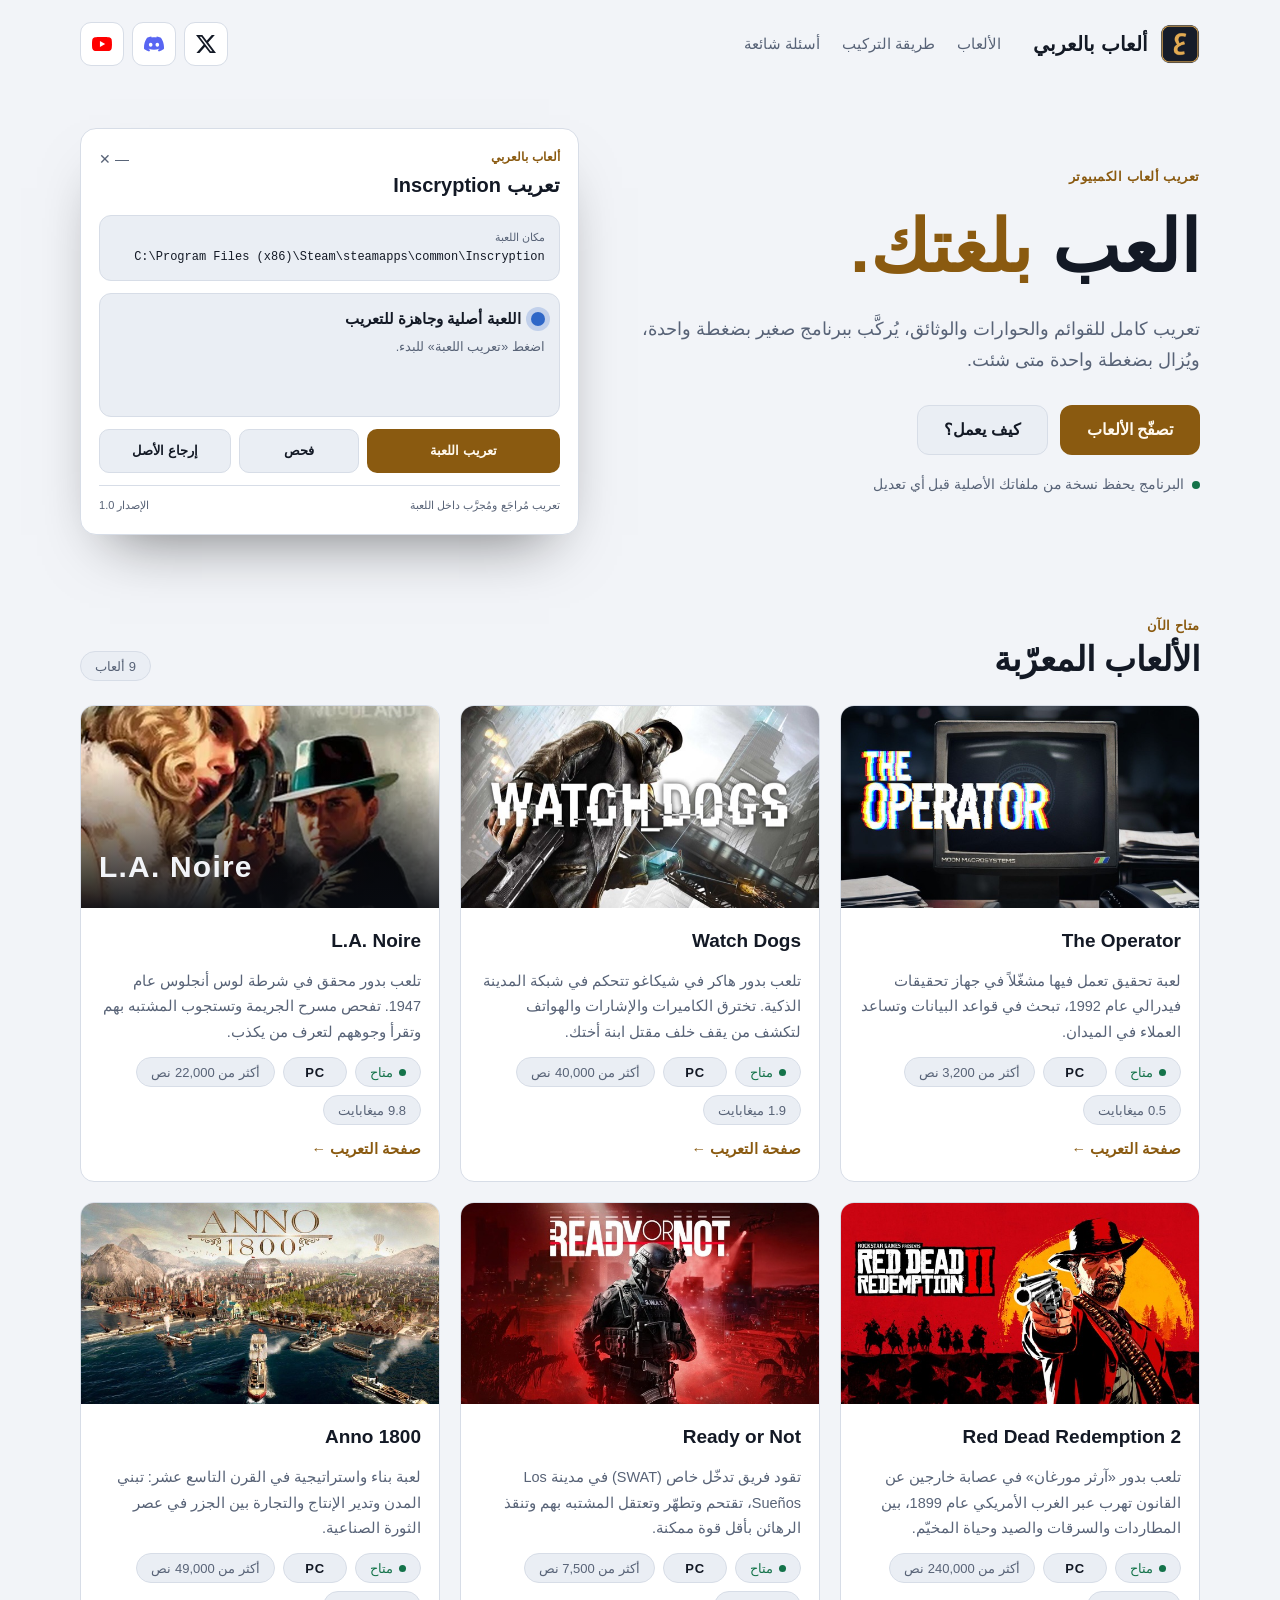
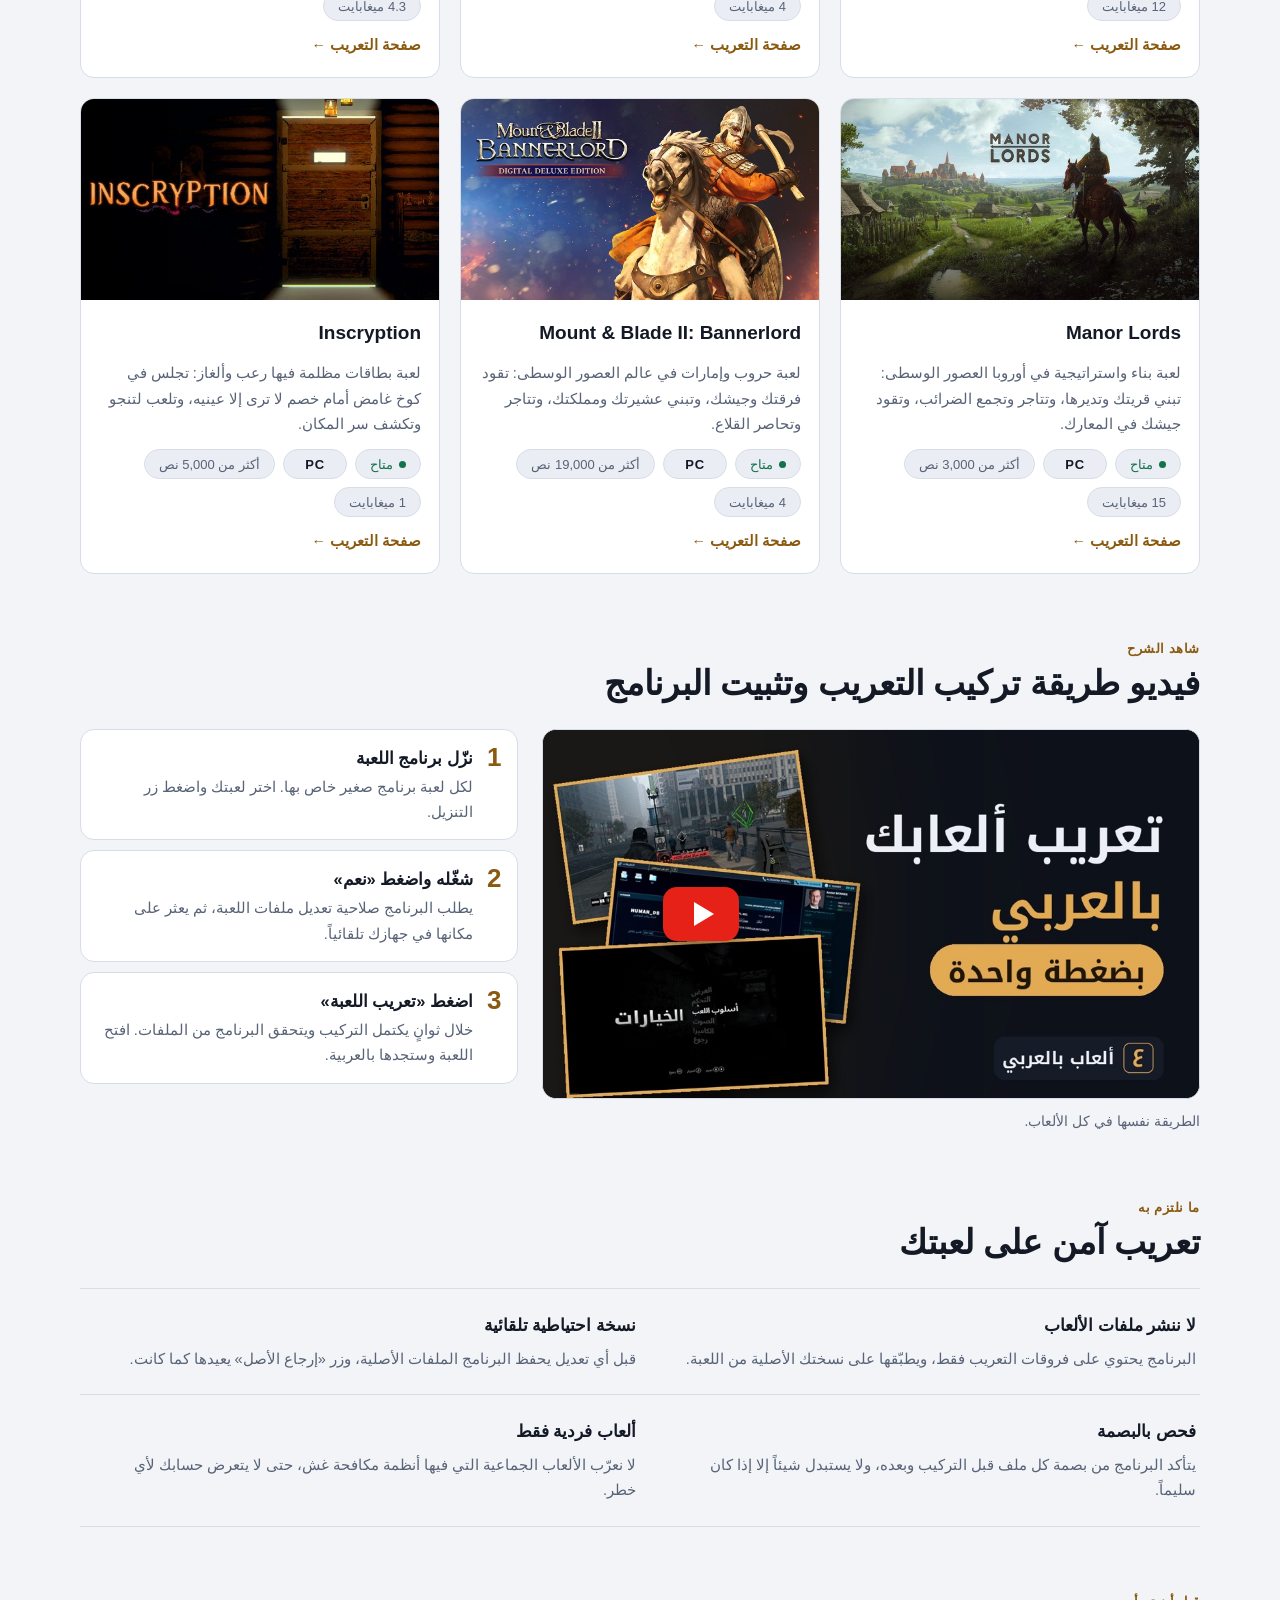
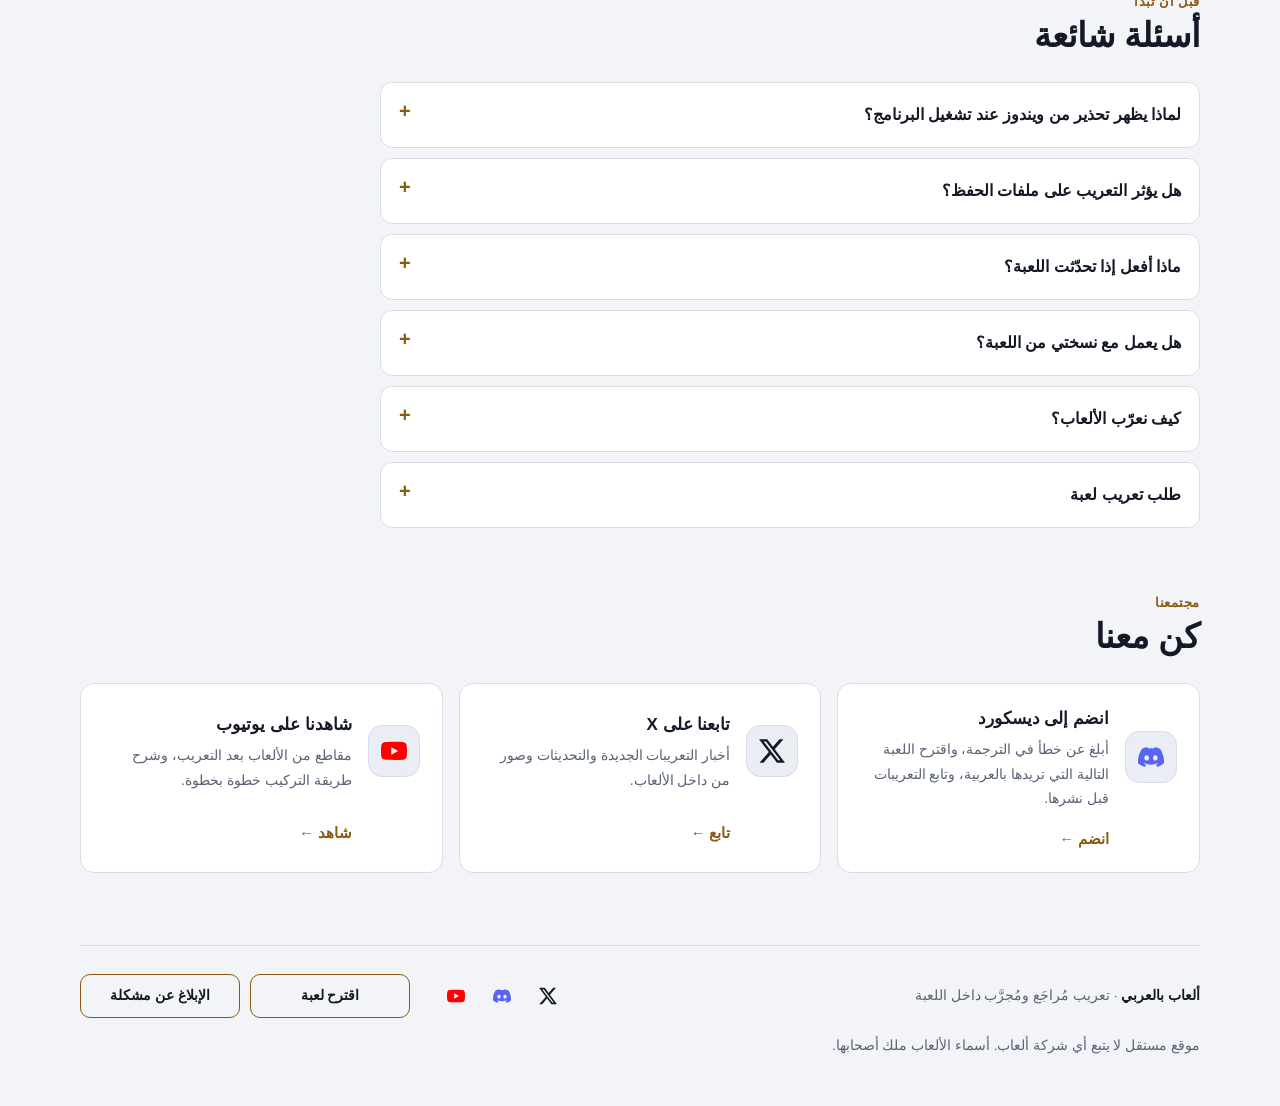
==== index.html @ 6cdc947c "الرئيسية: إضافة بطاقة Organization (الاسم والشعار والحسابات الرسمية) بجانب WebSite Co-Authored-By: C" ====
<!doctype html>
<html lang="ar" dir="rtl">
<head>
<meta charset="utf-8">
<meta http-equiv="Content-Security-Policy" content="default-src 'none'; script-src 'sha256-C7Hh7U+K+8Z5M+peHZ8Pt0O8H60dGBRS/FzX7lj1OOc=' 'sha256-Id8Sa9lHvQpv70yLuLrgS8saQPOXiOdCwPLp7Yqlmew=' 'sha256-zt1bkCsZpDhOuX6rjFbiNNUeiNlAIwT4OBKmRXil8lE=' 'sha256-D0SnryFHbFcE3lDCmxs45RldMhnp5iyebAxpOahPNMg=' https://gc.zgo.at/count.v5.js; style-src 'sha256-IVJxgyO8dh/FTASY+0NaEqsqGFn8ksbcK/Om2ucmfPE=' https://fonts.googleapis.com; font-src https://fonts.gstatic.com; img-src 'self' https://arabic-pc.goatcounter.com; connect-src https://arabic-pc.goatcounter.com; frame-src 'self' https://www.youtube-nocookie.com; base-uri 'none'; form-action 'none'">
<meta name="viewport" content="width=device-width, initial-scale=1, viewport-fit=cover">
<meta name="description" content="تعريب ألعاب الكمبيوتر بالعربية الفصحى، يُركَّب ببرنامج صغير بضغطة واحدة ويُزال بضغطة واحدة.">
<link rel="icon" type="image/png" href="img/icon.png">
<meta property="og:title" content="ألعاب بالعربي | تعريب ألعاب الكمبيوتر بالعربية">
<meta property="og:description" content="تعريب ألعاب الكمبيوتر بالعربية الفصحى، يُركَّب ببرنامج صغير بضغطة واحدة ويُزال بضغطة واحدة.">
<link rel="canonical" href="https://arabic-pc.github.io/">
<meta property="og:type" content="website">
<meta property="og:url" content="https://arabic-pc.github.io/">
<meta property="og:image" content="https://arabic-pc.github.io/img/icon.png">
<meta name="twitter:card" content="summary">
<meta name="theme-color" content="#0D1119">
<meta name="google-site-verification" content="0khRUPTyk-3FLgudLrnjnzi9njk2wVIBT3IxozMUFL8">
<meta property="og:site_name" content="ألعاب بالعربي">
<script type="application/ld+json">{"@context":"https://schema.org","@type":"WebSite","name":"ألعاب بالعربي","alternateName":"Arabic PC","url":"https://arabic-pc.github.io/"}</script>
<script type="application/ld+json">{"@context":"https://schema.org","@type":"Organization","name":"ألعاب بالعربي","alternateName":"Arabic PC","url":"https://arabic-pc.github.io/","logo":"https://arabic-pc.github.io/img/icon.png","sameAs":["https://www.youtube.com/channel/UCnYWo-6GKKKt775nzAENU2Q","https://x.com/Arabic_PC","https://discord.gg/qZZn2CJPyR"]}</script>
<title>ألعاب بالعربي | تعريب ألعاب الكمبيوتر بالعربية</title>
<link rel="preconnect" href="https://fonts.googleapis.com"><link rel="preconnect" href="https://fonts.gstatic.com" crossorigin><link rel="stylesheet" href="https://fonts.googleapis.com/css2?family=IBM+Plex+Mono:wght@400;500&family=IBM+Plex+Sans+Arabic:wght@400;500;600;700&family=Noto+Kufi+Arabic:wght@500;600;700&display=swap">
<style>
/* تخطيط: عمود واحد من اليمين لليسار بعرض 1120px، رأس صغير، بطل مقسوم (نص + نافذة البرنامج)، ثم شبكة ألعاب */
:root {
  --bg: #0D1119;
  --surface: #151B27;
  --surface-2: #1C2433;
  --line: #273145;
  --fg: #ECEFF5;
  --muted: #8F99AE;
  --gold: #E2AA52;
  --gold-ink: #1E1606;
  --ok: #46C48C;
  --danger: #E07A62;
  --pause: #F2994A;
  --info: #6C9EF0;
  --scan: rgba(226, 170, 82, .06);

  --f-display: "Noto Kufi Arabic", "IBM Plex Sans Arabic", "Segoe UI", Tahoma, sans-serif;
  --f-body: "IBM Plex Sans Arabic", "Segoe UI", Tahoma, sans-serif;
  --f-mono: "IBM Plex Mono", ui-monospace, Consolas, monospace;

  --r: 14px;
  --wrap: 1120px;
  --t-fast: .15s;
  --ease: cubic-bezier(.16, 1, .3, 1);
  color-scheme: dark;
}
@media (prefers-color-scheme: light) {
  :root:not([data-theme="dark"]) {
    --bg: #F2F4F8; --surface: #FFFFFF; --surface-2: #EAEEF4; --line: #D7DDE7;
    --fg: #131925; --muted: #586377; --gold: #8A5A10; --gold-ink: #FFF9EE;
    --ok: #14734A; --danger: #B23A22; --pause: #9A4E0C; --info: #2F67C7; --scan: rgba(169, 113, 26, .07);
    color-scheme: light;
  }
}
:root[data-theme="light"] {
  --bg: #F2F4F8; --surface: #FFFFFF; --surface-2: #EAEEF4; --line: #D7DDE7;
  --fg: #131925; --muted: #586377; --gold: #8A5A10; --gold-ink: #FFF9EE;
  --ok: #14734A; --danger: #B23A22; --pause: #9A4E0C; --info: #2F67C7; --scan: rgba(169, 113, 26, .07);
  color-scheme: light;
}

* { box-sizing: border-box; }
body { margin: 0; background: var(--bg); color: var(--fg); font-family: var(--f-body); font-size: 16px; line-height: 1.75; }
.page { padding-inline: 20px; padding-block: 0 48px; }
.wrap { max-width: var(--wrap); margin-inline: auto; }
a { color: inherit; }
:focus-visible { outline: 2px solid var(--gold); outline-offset: 3px; border-radius: 6px; }
.ltr { direction: ltr; unicode-bidi: isolate; }
.mono { font-family: var(--f-mono); font-size: .86em; }
h1, h2, h3 { text-wrap: balance; margin: 0; }
p { margin: 0; }

/* الرأس */
.top { display: flex; align-items: center; justify-content: space-between; gap: 16px; padding-block: 22px; }
.brand { display: flex; align-items: center; gap: 12px; text-decoration: none; }
.mark { display: block; flex: none; width: 40px; height: 40px; }   /* شعار الموقع الأصلي img/icon.png */
.brand b { font-family: var(--f-display); font-size: 20px; font-weight: 600; }
.nav { display: flex; gap: 22px; font-size: 15px; color: var(--muted); }
.nav a { display: inline-flex; align-items: center; min-height: 44px; text-decoration: none; transition: color var(--t-fast); }
.nav a:hover { color: var(--fg); }

/* حسابات التواصل */
.soc { display: flex; gap: 8px; }
.soc-btn { width: 44px; height: 44px; border-radius: 11px; border: 1px solid var(--line); background: var(--surface); display: grid; place-items: center; color: var(--fg); text-decoration: none; transition: border-color .15s, color .15s; }
.soc-btn:hover { border-color: var(--gold); }
.ic { display: block; width: 20px; height: 20px; }
.ic-x { color: var(--fg); }
.top { flex-wrap: nowrap; }
.top .brand { margin-inline-end: 16px; }
.top .soc { margin-inline-start: auto; }
.community { display: grid; grid-template-columns: repeat(3, minmax(0, 1fr)); gap: 16px; }
.community .comm { grid-template-columns: auto 1fr; }
.community .comm-go { grid-column: 2; }
.comm { display: grid; grid-template-columns: auto 1fr auto; gap: 16px; align-items: center; padding: 20px 22px; background: var(--surface); border: 1px solid var(--line); border-radius: var(--r); text-decoration: none; transition: border-color .2s, transform .2s; }
@media (hover: hover) {
  .comm:hover { border-color: var(--gold); transform: translateY(-2px); }
}
.comm-ic { width: 52px; height: 52px; border-radius: 14px; background: var(--surface-2); border: 1px solid var(--line); display: grid; place-items: center; color: var(--gold); }
.comm-ic .ic { width: 26px; height: 26px; }
.comm-t { display: grid; gap: 4px; min-width: 0; }
.comm-t b { font-size: 17px; }
.comm-t span { color: var(--muted); font-size: 14px; }
.comm-go { color: var(--gold); font-weight: 600; font-size: 14.5px; white-space: nowrap; }
.foot-soc { display: inline-flex; align-items: center; flex-wrap: wrap; gap: 2px; }
.foot-soc a { display: inline-flex; align-items: center; justify-content: center; min-width: 44px; min-height: 44px; border: 1px solid transparent; border-radius: 11px; color: var(--fg); text-decoration: none; transition: color var(--t-fast), border-color .15s; }
.foot-soc .ic { width: 18px; height: 18px; }
.foot-btns { display: flex; flex: 1 1 330px; gap: 10px; }   /* زرّين متساويين: اقترح لعبة والإبلاغ عن مشكلة */
.foot-soc .foot-rep { flex: 1 1 0; min-width: 160px; padding-inline: 14px; border: 1px solid var(--gold); border-radius: 10px; font-weight: 600; text-align: center; transition: background .15s; }
.foot-soc > a:nth-child(3) { margin-inline-end: 22px; }   /* مسافة بين الأيقونات والزرّين: الأيقونات أبعد شوي لليمين */
@media (max-width: 520px) {
  .foot-soc > a:first-child { margin-inline-start: -13px; }   /* الأيقونة الأولى تحاذي حافة النص من اليمين */
  .foot-soc { display: flex; width: 100%; }
  .foot-soc .foot-rep { min-width: 0; padding-inline: 8px; }
}
.foot-soc .foot-rep:hover { background: var(--surface-2); }
.foot-soc a:hover { color: var(--gold); }
.foot-soc a:not(.foot-rep):hover { border-color: var(--gold); color: var(--fg); }
.dl-note a { color: var(--gold); }

/* الأزرار */
.btn { display: inline-flex; align-items: center; justify-content: center; gap: 10px; min-height: 50px; padding-inline: 26px;
  border-radius: 12px; font: 600 16px/1 var(--f-body); text-decoration: none; border: 1px solid var(--line);
  background: var(--surface-2); color: var(--fg); cursor: pointer; transition: background var(--t-fast), filter var(--t-fast), transform var(--t-fast); }
.btn:hover { background: var(--line); }
.btn.gold { background: var(--gold); color: var(--gold-ink); border-color: transparent; }
.btn.gold:hover { filter: brightness(1.08); }
.btn:active { transform: translateY(1px); }

/* شارات */
.chips { display: flex; flex-wrap: wrap; gap: 8px; }
.chip { display: inline-flex; align-items: center; justify-content: center; gap: 6px; min-width: 64px; height: 30px; font-size: 13px; line-height: 1; padding: 0 14px; border-radius: 999px; border: 1px solid var(--line); background: var(--surface-2); color: var(--muted); white-space: nowrap; }
.chip.pc { color: var(--fg); font-weight: 700; letter-spacing: .06em; direction: ltr; }
.chip.on { color: var(--ok); }
.chip.upcoming { color: var(--gold); }
.chip.upcoming::before { content: ""; width: 7px; height: 7px; border-radius: 50%; background: var(--gold); }
.game.upcoming:hover { border-color: var(--line); transform: none; }
.game-when { color: var(--gold); font-weight: 600; font-size: 14.5px; }
.chip.on::before { content: ""; width: 7px; height: 7px; border-radius: 50%; background: var(--ok); }

/* الأقسام */
section { padding-block: 56px 8px; }
.eyebrow { font-size: 13px; letter-spacing: .04em; color: var(--gold); font-weight: 600; }
.sec-head { display: flex; align-items: end; justify-content: space-between; gap: 16px; flex-wrap: wrap; margin-block-end: 24px; }
.sec-head h2 { font-family: var(--f-display); font-size: clamp(26px, 4vw, 34px); font-weight: 600; line-height: 1.3; }
.lead { color: var(--muted); max-width: 62ch; }

/* نافذة البرنامج المصغّرة */
.app { background: var(--surface); border: 1px solid var(--line); border-radius: 16px; padding: 18px; display: grid; gap: 12px;
  box-shadow: 0 30px 60px -30px rgba(0,0,0,.55); max-width: 100%; }
.app-top { display: flex; justify-content: space-between; align-items: start; }
.app-brand { font-size: 12px; color: var(--gold); font-weight: 600; }
.app-title { font-size: 20px; font-weight: 700; }
.app-dots { display: flex; flex: none; gap: 10px; color: var(--muted); font-size: 14px; white-space: nowrap; }
.app-card { background: var(--surface-2); border: 1px solid var(--line); border-radius: 12px; padding: 12px 14px; min-width: 0; }
.app-label { font-size: 11px; color: var(--muted); }
.app-path { font-family: var(--f-mono); font-size: 12px; direction: ltr; text-align: right; overflow: hidden; text-overflow: ellipsis; white-space: nowrap; }
.app-status { display: flex; align-items: center; gap: 10px; font-weight: 700; font-size: 15px; }
.dot { width: 14px; height: 14px; border-radius: 50%; background: var(--info); box-shadow: 0 0 0 5px color-mix(in srgb, var(--info) 22%, transparent); flex: none; transition: background .18s, box-shadow .18s; }
/* الجملتان في نفس المكان عشان طول النافذة ما يتغير */
.app-msg { display: grid; font-size: 12.5px; color: var(--muted); margin-block-start: 4px; }
.app .app-msg span, .app.running .app-msg span { display: block; grid-area: 1 / 1; transition: opacity .2s; }
.app .app-msg .s0, .app .app-msg .s1, .app.running .app-msg .s2, .app.ready .app-msg .s2 { opacity: 0; }
.app.running .app-msg .s1, .app.ready .app-msg .s0 { opacity: 1; }
.bar { height: 7px; border-radius: 99px; background: var(--line); overflow: hidden; margin-block-start: 12px; display: flex; justify-content: flex-start; }
.bar i { display: block; height: 100%; width: 100%; background: var(--gold); border-radius: 99px; }
.bar-meta { display: flex; justify-content: space-between; font-size: 11.5px; color: var(--muted); margin-block-start: 6px; }
.bar-meta b { color: var(--fg); font-family: var(--f-mono); font-weight: 500; }
.app-btns { display: grid; grid-template-columns: 1.6fr 1fr 1.1fr; gap: 8px; }
.app-btns > span { border-radius: 10px; text-align: center; padding-block: 10px; font-size: 13px; font-weight: 600; background: var(--surface-2); border: 1px solid var(--line); }
.app-btns > .off { color: var(--muted); transition: background .2s, color .2s, border-color .2s, transform .12s, filter .12s; }
.app.ready .app-btns > .go { background: var(--gold); color: var(--gold-ink); border-color: transparent; }
.app.press .app-btns > .go { transform: scale(.95); filter: brightness(.9); }
.app-foot { display: flex; justify-content: space-between; font-size: 11px; color: var(--muted); border-top: 1px solid var(--line); padding-top: 10px; }

/* حالة نافذة البرنامج: تبدأ "جارٍ التركيب" ثم تتحول للنجاح (يتحكم بها سكربت صغير؛ بدون سكربت تظهر حالة النجاح) */
.app .s0, .app .s1 { display: none; }
.app.ready .s0 { display: block; }
.app.ready .s2 { display: none; }
.app.ready .bar, .app.ready .bar-meta { visibility: hidden; }
#mockName, #mockPath, #mockVer { transition: opacity .2s ease; }
.app.swap #mockName, .app.swap #mockPath, .app.swap #mockVer { opacity: 0; }
.app.running .s1 { display: block; }
.app.running .s2 { display: none; }
.app:not(.running):not(.ready) .dot { background: var(--ok); box-shadow: 0 0 0 5px color-mix(in srgb, var(--ok) 22%, transparent); }

/* البطل */
.hero { display: grid; grid-template-columns: 1.15fr 1fr; gap: 48px; align-items: center; padding-block: 40px 24px; }
.hero > * { min-width: 0; }
.hero h1 { font-family: var(--f-display); font-weight: 700; font-size: clamp(42px, 7vw, 72px); line-height: 1.35; margin-block: 10px 18px; }
.hero h1 em { font-style: normal; color: var(--gold); }
.hero .lead { font-size: 18px; }
.hero-cta { display: flex; flex-wrap: wrap; gap: 12px; margin-block: 28px 18px; }
.hero-note { font-size: 13.5px; color: var(--muted); display: flex; gap: 8px; align-items: center; }
.hero-note::before { content: ""; width: 8px; height: 8px; border-radius: 50%; background: var(--ok); flex: none; }

/* بطاقات الألعاب */
.games { display: grid; grid-template-columns: repeat(auto-fill, minmax(min(300px, 100%), 1fr)); gap: 20px; }
.game { display: grid; grid-template-rows: auto 1fr; text-decoration: none; background: var(--surface); border: 1px solid var(--line); border-radius: var(--r); overflow: hidden; transition: border-color .2s, transform .2s; }
@media (hover: hover) {
  .game:hover { border-color: var(--gold); transform: translateY(-2px); }
}
.art { position: relative; aspect-ratio: 16 / 9; max-width: 100%; padding: 16px 18px; display: flex; flex-direction: column; justify-content: space-between; overflow: hidden;
  background: repeating-linear-gradient(0deg, var(--scan) 0 1px, transparent 1px 4px), linear-gradient(160deg, var(--surface-2), var(--bg)); }
.art .term { font-family: var(--f-mono); font-size: 12px; color: var(--gold); direction: ltr; text-align: left; line-height: 1.6; opacity: .9; }
.art .term span { color: var(--muted); }
.art .name { font-family: var(--f-body); font-weight: 700; font-size: 30px; letter-spacing: .04em; direction: ltr; text-align: left; }
.game-body { padding: 16px 18px 18px; display: grid; grid-template-rows: auto 1fr auto auto; gap: 12px; }
.game-body p { color: var(--muted); font-size: 14.5px; }
.game-go { color: var(--gold); font-weight: 600; font-size: 14.5px; }
.art.shot { background: var(--bg); padding: 0; justify-content: flex-end; }
.art.shot img { position: absolute; inset: 0; width: 100%; height: 100%; object-fit: cover; }
.art.shot::after { content: ""; position: absolute; inset: 0; background: linear-gradient(0deg, rgba(8,11,17,.92) 0%, rgba(8,11,17,.35) 45%, rgba(8,11,17,0) 70%); }
.art.shot.cover { aspect-ratio: 16 / 9; }
.art.shot.cover::after { display: none; }
.game-name { font-size: 19px; font-weight: 700; direction: ltr; text-align: right; }
.art.shot .name { position: relative; z-index: 1; padding: 14px 18px; color: #F2F4F8; }
.plat { display: flex; flex-wrap: wrap; gap: 8px; align-items: center; font-size: 13px; color: var(--muted); border-top: 1px solid var(--line); padding-top: 12px; }
.plat b { font-weight: 600; color: var(--fg); font-size: 13px; padding: 2px 10px; border-radius: 6px; background: var(--surface-2); border: 1px solid var(--line); }
.g-shot { margin: 22px 0 0; border-radius: 14px; overflow: hidden; border: 1px solid var(--line); background: var(--surface); }
.g-shot img { display: block; width: 100%; height: auto; aspect-ratio: 16 / 9; object-fit: cover; }
.g-shot figcaption { font-size: 13px; color: var(--muted); padding: 10px 14px; }
/* معرض اللقطات */
.gallery { display: grid; grid-template-columns: repeat(2, minmax(0, 1fr)); gap: 12px; margin-block-start: 14px; }
.gallery figure:first-child, .gallery figure:last-child:nth-child(even) { grid-column: 1 / -1; }
.gallery figure { margin: 0; border-radius: 12px; overflow: hidden; border: 1px solid var(--line); background: var(--surface); }
.gallery img { display: block; width: 100%; aspect-ratio: 16 / 9; object-fit: cover; transition: transform .3s; }
.gallery .zoom { display: block; width: 100%; padding: 0; border: 0; background: none; cursor: zoom-in; overflow: hidden; }
@media (hover: hover) {
  .gallery .zoom:hover img { transform: scale(1.04); }
}
.gallery .zoom:focus-visible { outline-offset: -3px; }
.lb { position: fixed; inset: 0; z-index: 50; background: rgba(5,7,12,.92); display: flex; flex-direction: column; align-items: center; justify-content: center; gap: 12px; padding: 24px 16px; cursor: zoom-out; }
.lb[hidden] { display: none; }
.lb img { max-width: 100%; max-height: calc(100% - 60px); border-radius: 10px; box-shadow: 0 20px 60px rgba(0,0,0,.5); }
.lb p { color: #C9D0DD; font-size: 14px; }
.lb-x { position: absolute; top: calc(env(safe-area-inset-top, 0px) + 14px); left: 16px; width: 44px; height: 44px; border-radius: 50%; border: 1px solid rgba(255,255,255,.25); background: rgba(255,255,255,.08); color: #fff; font-size: 18px; cursor: pointer; }
.gallery figcaption { font-size: 12.5px; color: var(--muted); padding: 8px 10px; }
@media (max-width: 640px) { .gallery { grid-template-columns: 1fr; } }
/* لعبة واحدة متاحة: البطاقة تمتد أفقياً بدل أن تبقى وحيدة في الصف */
.games:has(> .game:only-child) { grid-template-columns: 1fr; }
.game:only-child { grid-template-columns: minmax(0, 1.1fr) minmax(0, 1fr); }
.game:only-child .art { aspect-ratio: auto; min-height: 230px; }
.game:only-child .game-body { align-content: center; padding: 24px 28px; }
.game:only-child .game-body p { font-size: 15.5px; }

.soon { display: flex; flex-wrap: wrap; gap: 10px; align-items: center; margin-block-start: 22px; color: var(--muted); font-size: 14px; }
.soon b { font-weight: 600; color: var(--fg); }

/* الخطوات */
.steps { display: grid; grid-template-columns: repeat(3, 1fr); gap: 20px; counter-reset: s; list-style: none; padding: 0; margin: 0; }
.steps li { background: var(--surface); border: 1px solid var(--line); border-radius: var(--r); padding: 22px; display: grid; gap: 8px; align-content: start; min-width: 0; }
.steps li::before { counter-increment: s; content: counter(s); font-family: var(--f-display); font-size: 34px; font-weight: 700; color: var(--gold); line-height: 1; }
.steps h3 { font-size: 18px; font-weight: 600; }
.steps p { color: var(--muted); font-size: 14.5px; }

/* الوعود */
.promises { display: grid; grid-template-columns: repeat(2, 1fr); gap: 0; border-top: 1px solid var(--line); }
.promises div { padding: 22px 4px; border-bottom: 1px solid var(--line); display: grid; gap: 6px; padding-inline-end: 28px; min-width: 0; }
.promises h3 { font-size: 17px; font-weight: 600; }
.promises p { color: var(--muted); font-size: 14.5px; }

/* الأسئلة */
.faq { display: grid; gap: 10px; max-width: 820px; }
.faq details { background: var(--surface); border: 1px solid var(--line); border-radius: 12px; padding: 4px 18px; transition: border-color .2s; }
@media (hover: hover) {
  .faq details:hover { border-color: var(--gold); }
}
.faq summary { cursor: pointer; font-weight: 600; padding-block: 14px; list-style: none; display: flex; justify-content: space-between; gap: 12px; }
.faq summary::after { content: "+"; color: var(--gold); font-size: 20px; line-height: 1; }
.faq details[open] summary::after { content: "−"; }
.faq summary::-webkit-details-marker { display: none; }
.faq details p { color: var(--muted); padding-block-end: 16px; font-size: 15px; }
.faq bdi { white-space: nowrap; }
.faq details p a { color: var(--fg); text-underline-offset: 3px; }

/* التذييل */
.foot { margin-block-start: 64px; padding-block: 28px 0; border-top: 1px solid var(--line); display: flex; align-items: center; justify-content: space-between; gap: 16px; flex-wrap: wrap; color: var(--muted); font-size: 13.5px; }
.foot strong { color: var(--fg); font-weight: 600; }

/* صفحة اللعبة */
.crumb { font-size: 14px; color: var(--muted); text-decoration: none; display: inline-flex; align-items: center; gap: 6px; min-height: 44px; transition: color var(--t-fast); }
.crumb:hover { color: var(--fg); }
.g-head { display: grid; grid-template-columns: 1fr 360px; gap: 40px; align-items: start; padding-block: 18px 0; }
.g-head > * { min-width: 0; }
.g-title { font-family: var(--f-body); font-weight: 700; font-size: clamp(44px, 8vw, 76px); letter-spacing: .04em; direction: ltr; text-align: right; line-height: 1.1; }
.g-sub { font-family: var(--f-display); font-size: 22px; color: var(--gold); margin-block: 6px 16px; }
.g-aka { margin-block: -8px 16px; color: var(--muted); font-size: 15px; }
.dl { position: sticky; top: calc(env(safe-area-inset-top, 0px) + 16px); background: var(--surface); border: 1px solid var(--line); border-radius: 16px; padding: 22px; display: grid; gap: 14px; }
.dl .btn { width: 100%; min-height: 58px; font-size: 18px; }
.dl dl { display: grid; grid-template-columns: auto 1fr; gap: 8px 14px; margin: 0; font-size: 14px; }
.dl dt { color: var(--muted); }
.dl dd { margin: 0; text-align: left; font-variant-numeric: tabular-nums; }
.dl-note { font-size: 12.5px; color: var(--muted); border-top: 1px solid var(--line); padding-top: 12px; }
.g-main { display: grid; gap: 8px; }
.g-main section { padding-block: 40px 0; }
.g-main h2 { font-family: var(--f-display); font-size: 26px; font-weight: 600; margin-block-end: 14px; }
.g-main p, .g-main li { color: var(--muted); }
.g-main ul { padding-inline-start: 20px; margin: 0; display: grid; gap: 6px; }

.sample { background: var(--surface); border: 1px solid var(--line); border-radius: 12px; overflow: hidden; margin-block-start: 16px; }
.sample div { padding: 14px 18px; }
.sample .en { direction: ltr; text-align: left; color: var(--muted); font-size: 14.5px; border-bottom: 1px dashed var(--line); }
.sample .ar { font-size: 18px; color: var(--fg); }
.sample .ar b { color: var(--gold); font-weight: 600; }
.sample small { display: block; font-size: 11px; color: var(--muted); letter-spacing: .04em; margin-block-end: 2px; }

.gsteps { list-style: none; counter-reset: s; padding: 0; margin: 0; display: grid; gap: 14px; }
.gsteps > li { display: grid; grid-template-columns: 44px 1fr; gap: 14px; align-items: start; }
.gsteps > li::before { counter-increment: s; content: counter(s); width: 44px; height: 44px; border-radius: 12px; border: 1px solid var(--line); display: grid; place-items: center; font-family: var(--f-display); font-weight: 700; color: var(--gold); font-size: 20px; background: var(--surface); }
.gsteps h3 { font-size: 17px; font-weight: 600; color: var(--fg); margin-block: 8px 2px; }
.gsteps > li > div { min-width: 0; }

/* رسم توضيحي لتحذير ويندوز */
.warn { display: grid; grid-template-columns: 1fr 1fr; gap: 14px; margin-block-start: 14px; }
.ss { background: #0B5CAD; color: #fff; border-radius: 10px; padding: 16px 16px 14px; direction: ltr; text-align: left; font-family: "Segoe UI", Tahoma, sans-serif; display: grid; gap: 8px; align-content: start; min-height: 168px; position: relative; min-width: 0; }
.ss-t { display: block; font-size: 17px; font-weight: 600; line-height: 1.35; }
.ss p { color: #DCEBFA !important; font-size: 12px; line-height: 1.45; }
.ss .more { color: #fff; text-decoration: underline; font-size: 12px; outline: 2px solid #FFD27A; outline-offset: 3px; border-radius: 3px; justify-self: start; }
.ss .row { display: flex; gap: 8px; justify-content: flex-end; margin-top: auto; }
.ss .row span { border: 1px solid #fff; padding: 4px 14px; font-size: 12px; }
.ss .row .hl { outline: 2px solid #FFD27A; outline-offset: 3px; border-radius: 3px; }
.ss-cap { font-size: 13px; color: var(--muted); margin-block-start: 6px; text-align: right; direction: rtl; }

.tech { background: var(--surface); border: 1px solid var(--line); border-radius: 12px; padding: 4px 18px; overflow-x: auto; }
.tech table { width: 100%; border-collapse: collapse; font-size: 14px; }
.tech td { padding: 11px 0; border-bottom: 1px solid var(--line); vertical-align: top; }
.tech tr:last-child td { border-bottom: 0; }
.tech td:first-child { color: var(--muted); padding-inline-end: 18px; white-space: nowrap; }
.tech td:last-child { direction: ltr; text-align: left; font-family: var(--f-mono); font-size: 12.5px; overflow-wrap: anywhere; }
.tl { display: block; }
.tl-ar { font-family: var(--f-body); font-size: 13.5px; }

.preview-note { font-size: 12.5px; color: var(--muted); background: var(--surface-2); border-radius: 8px; padding: 8px 12px; }

/* الوصول للتنزيل: زر أعلى الصفحة وشريط سفلي في الشاشات الصغيرة، وإرسال الرابط للكمبيوتر من الجوال */
#get { scroll-margin-top: 16px; }
p.dl-pc { margin: 0; font-size: 14px; font-weight: 600; color: var(--fg); text-align: center; }
.dl-jump-box, .to-get, .dl-bar { display: none; }
#dlSend { font-family: var(--f-body); }
#dlSend[hidden], .dl-sent[hidden] { display: none; }
.dl-sent { font-size: 13.5px; color: var(--muted); text-align: center; overflow-wrap: anywhere; }
.is-phone #dlBtn { background: var(--surface-2); color: var(--fg); border-color: var(--line); min-height: 50px; font-size: 16px; }

/* شرح تحذير ويندوز */
.warn-why { margin-block-start: 10px; }
.warn-next { margin-block-start: 14px; }
.warn-more { margin-block-start: 12px; background: var(--surface); border: 1px solid var(--line); border-radius: 12px; padding: 4px 14px; }
.warn-more summary { cursor: pointer; font-weight: 600; color: var(--fg); min-height: 48px; padding-block: 10px; line-height: 1.5; list-style: none; display: flex; align-items: center; justify-content: space-between; gap: 12px; }
.warn-more summary::after { content: "+"; color: var(--gold); font-size: 20px; line-height: 1; }
.warn-more[open] summary::after { content: "−"; }
.warn-more summary::-webkit-details-marker { display: none; }
.warn-more p { font-size: 14.5px; padding-block-end: 12px; }
.warn-more a { color: var(--fg); }
.warn-more bdi { white-space: nowrap; }

/* الحركة: انتقال بين الصفحات، وفتح الأسئلة والمكبّر، وإشارة الوصول لصندوق التنزيل */
@media (prefers-reduced-motion: no-preference) {
  @view-transition { navigation: auto; }
  ::view-transition-group(*) { animation-duration: .32s; animation-timing-function: var(--ease); }
  ::view-transition-old(root), ::view-transition-new(root) { animation-duration: .18s; }
  html:has(.hero) { scroll-behavior: smooth; }
  .lb:not([hidden]) { animation: fade-in .18s ease-out; }
  .lb:not([hidden]) img { animation: lb-img .24s var(--ease); }
  #get:target { animation: get-hit .9s ease-out; }
  @supports (interpolate-size: allow-keywords) {
    .faq details, .warn-more { interpolate-size: allow-keywords; }
    .faq details::details-content, .warn-more::details-content { block-size: 0; overflow: clip; transition: block-size .14s ease-in, content-visibility .14s allow-discrete; }
    .faq details[open]::details-content, .warn-more[open]::details-content { block-size: auto; transition: block-size .22s var(--ease), content-visibility .22s allow-discrete; }
  }
}
@media (prefers-reduced-motion: reduce) {
  .game, .comm, .gallery img, .yt img, .btn { transition-property: border-color, background, filter; }
  .comm:hover, .game:hover, .gallery .zoom:hover img, .yt:hover img, .btn:active { transform: none; }
}
@keyframes fade-in { from { opacity: 0; } }
@keyframes lb-img { from { transform: scale(.97); } }
@keyframes get-hit { from { box-shadow: 0 0 0 3px var(--gold); } to { box-shadow: 0 0 0 3px transparent; } }

/* نافذة البلاغ فوق الصفحة، وصفحة البلاغ لما تنعرض داخلها */
html:has(.rep-dlg[open]) { overflow: hidden; }
.rep-dlg { width: min(640px, 100% - 32px); max-width: none; height: min(780px, 100dvh - 48px); max-height: none; padding: 0; border: 1px solid var(--line); border-radius: 18px; background: var(--surface); color: var(--fg); overflow: hidden; }
.rep-dlg[open] { animation: rep-dlg-in .18s ease-out; }
.rep-dlg::backdrop { background: rgba(5, 7, 12, .62); }
.rep-dlg iframe { display: block; width: 100%; height: 100%; border: 0; }
.rep-dlg-x { position: absolute; top: 12px; inset-inline-end: 12px; z-index: 1; width: 44px; height: 44px; border-radius: 50%; border: 1px solid var(--line); background: var(--surface-2); color: var(--fg); font-size: 16px; cursor: pointer; }
.rep-dlg-x:hover { border-color: var(--gold); }
@keyframes rep-dlg-in { from { opacity: 0; transform: translateY(10px); } }
@media (prefers-reduced-motion: reduce) { .rep-dlg[open] { animation: none; } }
@media (max-width: 640px) {
  .rep-dlg { width: 100%; height: 92dvh; margin: auto 0 0; border-width: 1px 0 0; border-radius: 18px 18px 0 0; }
}
.embed body { background: var(--surface); }
.embed .page { padding: 0; }
.embed .top, .embed .crumb, .embed .foot { display: none; }
.embed .rep { max-width: none; padding: 0; }
.embed .rep-card { border: 0; border-radius: 0; padding: 22px 20px 20px; }
.embed .rep-title { padding-inline-end: 52px; font-size: 26px; }

/* رسم توضيحي لقائمة التنزيلات في Chrome وEdge */
.br { background: #292A2D; color: #E8EAED; border-radius: 10px; padding: 14px 16px; direction: ltr; text-align: left; font-family: "Segoe UI", Tahoma, sans-serif; display: grid; gap: 10px; align-content: start; box-shadow: 0 4px 14px rgba(0, 0, 0, .28); }
.br-edge { background: #2B2B2B; }
.br .row { display: flex; gap: 8px; justify-content: flex-end; align-items: center; }
.br .row + .row { margin-top: 2px; }
.br .row span { border: 1px solid #8A8D93; border-radius: 3px; padding: 4px 14px; font-size: 12px; color: #fff; display: inline-flex; align-items: center; min-height: 26px; box-sizing: border-box; }
.br .hl { outline: 2px solid #FFD27A; outline-offset: 3px; border-radius: 3px; }
.br .n { flex: none; width: 18px; height: 18px; margin-inline-start: 8px; border-radius: 50%; background: #FFD27A; color: #1B1B1B; font: 700 11px/18px "Segoe UI", Tahoma, sans-serif; text-align: center; }
.br-item { display: flex; align-items: center; gap: 10px; background: #3B3C40; border-radius: 10px; padding: 10px 10px 10px 12px; min-width: 0; }
.br-edge .br-item { background: #3D3D3D; }
.br-item > svg { flex: none; color: #F2B84B; }
.br-name { flex: 1; min-width: 0; display: grid; gap: 2px; font-size: 13px; }
.br-name b { font-weight: 600; overflow: hidden; text-overflow: ellipsis; white-space: nowrap; }
.br-name i { font-style: normal; font-size: 11.5px; line-height: 1.35; color: #F2C14E; overflow-wrap: anywhere; }
.br-dots { flex: none; display: inline-flex; color: #fff; padding: 2px 6px; }
.br-item .n { margin-inline-start: 2px; }
.br-step { display: grid; gap: 10px; border-top: 1px solid #55575C; padding-top: 12px; }
.br-title { display: block; margin-block: 4px 2px; font-size: 18px; font-weight: 700; color: var(--fg); }
@media (max-width: 400px) {
  .br { padding: 12px; }
  .br-item { padding: 8px; gap: 6px; }
  .br-item > svg { display: none; }
}

@media (max-width: 900px) {
  .hero, .g-head { grid-template-columns: 1fr; gap: 32px; }
  .dl { position: static; }
  .dl-jump-box { display: grid; gap: 8px; margin-block: 16px 6px; }
  .to-get { display: inline-flex; align-items: center; min-height: 44px; color: var(--fg); font-weight: 600; }
  .dl-bar { position: fixed; inset-inline: 0; bottom: 0; z-index: 20; display: flex; align-items: center; justify-content: space-between; gap: 12px; padding: 10px 16px calc(10px + env(safe-area-inset-bottom, 0px)); background: var(--surface); border-top: 1px solid var(--line); box-shadow: 0 -6px 20px rgba(0, 0, 0, .18); transform: translateY(110%); visibility: hidden; transition: transform .14s ease-in, visibility .14s; }
  .dl-bar.show { transform: none; visibility: visible; transition: transform .24s var(--ease); }
  .dl-bar .btn { flex: none; min-height: 46px; padding-inline: 20px; font-size: 15px; }
  .dl-bar-info { min-width: 0; display: grid; font-weight: 600; line-height: 1.35; }
  .dl-bar-info bdi { overflow: hidden; white-space: nowrap; text-overflow: ellipsis; }
  .dl-bar-info span { font-size: 12.5px; font-weight: 400; color: var(--muted); }
}
@media (max-width: 900px) and (prefers-reduced-motion: reduce) {
  .dl-bar, .dl-bar.show { transition: none; }
}
@media (max-width: 640px) {
  .app-title { min-height: 3.5em; line-height: 1.75; }
}
@media (max-width: 900px) {
  html { scroll-padding-bottom: 90px; }
}
@media (max-width: 480px) {
  .tech tr { display: block; padding-block: 11px; border-bottom: 1px solid var(--line); }
  .tech tr:last-child { border-bottom: 0; }
  .tech td { display: block; padding: 0; border-bottom: 0; }
  .tech td:first-child { white-space: normal; padding-inline-end: 0; margin-block-end: 2px; }
  .tech td:last-child { text-align: right; }
}
@media (max-width: 400px) {
  .brand { gap: 8px; }
  .brand b { font-size: 18px; }
  .soc { gap: 4px; }
  .top .brand { margin-inline-end: 0; }
}
@media (max-width: 360px) {
  .top { column-gap: 8px; }
  .brand { gap: 6px; }
  .brand b { font-size: 16px; }
  .mark { width: 36px; height: 36px; }
  .soc { gap: 2px; }
}
@media (max-width: 900px) {
  .steps { grid-template-columns: 1fr; }
  .community { grid-template-columns: 1fr; }
}
@media (max-width: 640px) {
  .community { grid-template-columns: 1fr; }
  .comm { grid-template-columns: auto 1fr; }
  .comm-go { display: none; }
  .game:only-child { grid-template-columns: 1fr; }
  .game:only-child .art { min-height: 0; aspect-ratio: 16 / 8; }
  .top { flex-wrap: wrap; row-gap: 4px; padding-block: 14px 6px; }
  .top .nav { order: 3; width: 100%; justify-content: space-between; gap: 12px; border-top: 1px solid var(--line); }
  .crumb { display: none; }
  .promises { grid-template-columns: 1fr; }
  .warn { grid-template-columns: 1fr; }
  .page { padding-inline: 16px; }
}

/* فيديو طريقة التركيب: صورة أولاً، ويُحمَّل يوتيوب عند الضغط فقط */
.yt-wrap { margin-block: 6px 22px; }
.yt, .yt-frame { display:block; position:relative; width:100%; max-width:760px; aspect-ratio:16/9; border-radius:14px; overflow:hidden; border:1px solid var(--line); background:#000; padding:0; cursor:pointer; }
.yt img { width:100%; height:100%; object-fit:cover; display:block; transition:transform .3s ease, filter .3s ease; }
@media (hover: hover) {
  .yt:hover img { transform:scale(1.02); filter:brightness(.85); }
}
.yt-play { position:absolute; top:50%; left:24%; transform:translate(-50%,-50%); width:76px; height:54px; border-radius:14px; background:#E62117; box-shadow:0 6px 24px rgba(0,0,0,.45); }
.yt-play::after { content:""; position:absolute; inset:0; margin:auto; width:0; height:0; border-style:solid; border-width:12px 0 12px 20px; border-color:transparent transparent transparent #fff; transform:translateX(3px); }
.yt:focus-visible { outline:2px solid var(--gold); outline-offset:3px; }
.yt-cap { margin-block-start:10px; color:var(--muted); font-size:14px; }
.yt-mini { display:flex; align-items:center; gap:14px; max-width:760px; margin-block-start:12px; padding:8px; border:1px solid var(--line); border-radius:12px; background:var(--surface); color:var(--fg); text-decoration:none; transition:border-color .2s ease; }
.yt-mini:hover { border-color:var(--gold); }
.yt-mini:focus-visible { outline:2px solid var(--gold); outline-offset:3px; }
.yt-mini-img { position:relative; flex:none; width:150px; aspect-ratio:16/9; border-radius:8px; overflow:hidden; background:#000; }
.yt-mini-img img { width:100%; height:100%; object-fit:cover; display:block; }
.yt-mini .yt-play { left:50%; width:38px; height:27px; border-radius:8px; }
.yt-mini .yt-play::after { border-width:6px 0 6px 11px; transform:translateX(2px); }
.yt-mini-txt { display:flex; flex-direction:column; gap:3px; min-width:0; }
.yt-mini-txt i { font-style:normal; font-size:12px; font-weight:700; color:var(--gold-ink); background:var(--gold); border-radius:999px; padding:1px 10px; align-self:flex-start; }
.yt-mini[data-show="b"] .yt-mini-txt i { display:none; }
.yt-mini-txt b { font-size:16px; }
.yt-mini-txt small { color:var(--muted); font-size:13px; }

@media (max-width:600px){ .yt-play { width:56px; height:40px; border-radius:11px; } .yt-play::after { border-width:9px 0 9px 15px; } }
#how .yt-wrap { margin: 0; }
#how .yt { max-width: none; }
.how-grid { display: grid; grid-template-columns: minmax(0, 1.5fr) minmax(0, 1fr); gap: 24px; align-items: start; }
.how-grid .steps { grid-template-columns: 1fr; gap: 10px; }
.how-grid .steps li { grid-template-columns: auto 1fr; column-gap: 14px; row-gap: 2px; padding: 14px 16px; }
.how-grid .steps li::before { grid-row: span 2; font-size: 26px; }
.how-grid .steps h3 { font-size: 16.5px; }
@media (max-width: 900px) {
  .how-grid { grid-template-columns: 1fr; }
}

/* تنبيه مهم في صفحة اللعبة */
.alert { margin-block: 18px; padding: 14px 16px; border-radius: var(--r); border: 1px solid #C2563F; background: rgba(194, 86, 63, .1); }
.alert b { display: block; margin-block-end: 4px; color: var(--danger); }
.alert p { margin: 0; }
.credit { padding: 14px 16px; border-radius: var(--r); background: var(--surface); border: 1px solid var(--line); }
.game.upcoming .art.shot img { object-position: center top; }
.names-note { margin-block-start: 14px; }
.mock-slot { max-width: 460px; margin-block-start: 14px; }

/* زر «الإبلاغ عن مشكلة» في آخر صندوق التنزيل: ثانوي بإطار رفيع، أخف من زر التنزيل */
.btn-report { display: flex; align-items: center; justify-content: center; gap: 10px; min-height: 50px; margin-block-start: 4px; border-radius: 12px; border: 1px solid var(--line); color: var(--fg); font-size: 16px; font-weight: 600; text-decoration: none; transition: border-color .15s, background .15s; }
.btn-report svg { color: var(--gold); flex: none; }
.btn-report:hover { border-color: var(--gold); background: var(--scan); }
.btn-report + .btn-report { margin-block-start: -4px; }   /* زرّين تحت بعض: المسافة بينهم 10 بكسل */

/* صفحة الإبلاغ عن مشكلة */
.rep { max-width: 720px; margin-inline: auto; padding-block: 18px 0; }
.rep [hidden] { display: none !important; }
.rep-card { background: var(--surface); border: 1px solid var(--line); border-radius: 18px; padding: 36px 36px 30px; }
.rep-form { display: grid; gap: 26px; }
.rep-title { font-family: var(--f-display); font-weight: 700; font-size: clamp(28px, 5vw, 36px); line-height: 1.4; }
.rep-sub { color: var(--muted); margin-block-start: -16px; }
.fld { display: grid; gap: 10px; min-width: 0; }
.fld > span { font-weight: 700; font-size: 17px; }
.req { color: var(--gold); }
.fld input, .fld select, .fld textarea { width: 100%; font: 400 16.5px/1.6 var(--f-body); color: var(--fg); background: var(--surface-2); border: 1px solid var(--line); border-radius: 12px; padding: 14px 18px; transition: border-color .15s; }
.fld select { min-height: 58px; cursor: pointer; appearance: none; padding-inline-end: 42px; }
.fld:has(select) { position: relative; }
.fld:has(select)::after { content: ""; position: absolute; inset-inline-end: 20px; bottom: 25px; width: 9px; height: 9px; border: solid var(--muted); border-width: 0 2px 2px 0; transform: rotate(45deg); pointer-events: none; }
.fld textarea { resize: vertical; min-height: 130px; }
.fld input:focus, .fld select:focus, .fld textarea:focus { outline: 2px solid var(--gold); outline-offset: 1px; border-color: var(--gold); }
.fld input::placeholder, .fld textarea::placeholder { color: var(--muted); opacity: 1; }
.fld-hint { font-size: 13px; color: var(--muted); margin-block-start: -2px; }
.hp { position: absolute; inset-inline-start: -10000px; width: 1px; height: 1px; overflow: hidden; }
.cf-turnstile { min-height: 65px; }
.rep-send { width: 100%; min-height: 62px; font-size: 19px; font-weight: 700; }
.rep-send[disabled] { opacity: .6; cursor: wait; }
.rep-msg { color: var(--danger); font-weight: 500; margin-block-end: -10px; }
.rep-msg:empty { display: none; }
.rep-alt { color: var(--muted); font-size: 14.5px; }
.rep-alt a { color: var(--gold); text-decoration: none; }
.rep-alt a:hover { text-decoration: underline; }
.rep-done { max-width: 560px; margin-inline: auto; display: grid; justify-items: center; gap: 14px; text-align: center; padding-block: 52px 46px; }
.rep-done:focus { outline: none; }
.rep-ok { width: 88px; height: 88px; border-radius: 50%; display: grid; place-items: center; color: var(--ok); background: rgba(70, 196, 140, .14); margin-block-end: 8px; }
.rep-done h2 { font-family: var(--f-display); font-size: clamp(24px, 4.5vw, 32px); font-weight: 700; }
.rep-done p { color: var(--muted); margin-block-end: 12px; }
.rep-back { min-width: 240px; background: transparent; }
.rep-id { display: grid; justify-items: center; gap: 4px; width: 100%; max-width: 380px; padding: 16px 18px; margin-block-end: 14px; border: 1px dashed var(--line); border-radius: 12px; background: var(--surface-2); }
.rep-id span { color: var(--muted); font-size: 14px; }
.rep-id b { font-family: var(--f-mono); font-size: 26px; font-weight: 500; letter-spacing: .14em; color: var(--gold); user-select: all; }
.rep-id small { color: var(--muted); font-size: 13px; line-height: 1.6; }
@media (max-width: 640px) {
  .rep-card { padding: 26px 18px 22px; }
}

@media (prefers-reduced-motion: no-preference) { .game[href="operator.html"] img { view-transition-name: cover-operator; } }
@media (prefers-reduced-motion: no-preference) { .game[href="watchdogs.html"] img { view-transition-name: cover-watchdogs; } }
@media (prefers-reduced-motion: no-preference) { .game[href="lanoire.html"] img { view-transition-name: cover-lanoire; } }
@media (prefers-reduced-motion: no-preference) { .game[href="rdr2.html"] img { view-transition-name: cover-rdr2; } }
@media (prefers-reduced-motion: no-preference) { .game[href="readyornot.html"] img { view-transition-name: cover-readyornot; } }
@media (prefers-reduced-motion: no-preference) { .game[href="anno1800.html"] img { view-transition-name: cover-anno1800; } }
@media (prefers-reduced-motion: no-preference) { .game[href="manorlords.html"] img { view-transition-name: cover-manorlords; } }
@media (prefers-reduced-motion: no-preference) { .game[href="bannerlord.html"] img { view-transition-name: cover-bannerlord; } }
@media (prefers-reduced-motion: no-preference) { .game[href="inscryption.html"] img { view-transition-name: cover-inscryption; } }
</style>
</head>
<body>
<div class="page" dir="rtl" lang="ar">
<div class="wrap">

<header class="top">
  <a class="brand" href="index.html"><img class="mark" src="img/icon.png" alt="" width="40" height="40"><b>ألعاب بالعربي</b></a>
  <nav class="nav" aria-label="القائمة">
    <a href="#games">الألعاب</a>
    <a href="#how">طريقة التركيب</a>
    <a href="#faq">أسئلة شائعة</a>
  </nav>
  <div class="soc"><a class="soc-btn" href="https://x.com/Arabic_PC" target="_blank" rel="noopener" aria-label="حسابنا في X"><svg class="ic ic-x" viewBox="0 0 24 24" aria-hidden="true"><path fill="currentColor" d="M18.901 1.153h3.68l-8.04 9.19L24 22.846h-7.406l-5.8-7.584-6.638 7.584H.474l8.6-9.83L0 1.154h7.594l5.243 6.932ZM17.61 20.644h2.039L6.486 3.24H4.298Z"/></svg></a><a class="soc-btn" href="https://discord.gg/qZZn2CJPyR" target="_blank" rel="noopener" aria-label="سيرفر ديسكورد"><svg class="ic" viewBox="0 0 24 24" aria-hidden="true"><path fill="#5865F2" d="M20.317 4.3698a19.7913 19.7913 0 00-4.8851-1.5152.0741.0741 0 00-.0785.0371c-.211.3753-.4447.8648-.6083 1.2495-1.8447-.2762-3.68-.2762-5.4868 0-.1636-.3933-.4058-.8742-.6177-1.2495a.077.077 0 00-.0785-.037 19.7363 19.7363 0 00-4.8852 1.515.0699.0699 0 00-.0321.0277C.5334 9.0458-.319 13.5799.0992 18.0578a.0824.0824 0 00.0312.0561c2.0528 1.5076 4.0413 2.4228 5.9929 3.0294a.0777.0777 0 00.0842-.0276c.4616-.6304.8731-1.2952 1.226-1.9942a.076.076 0 00-.0416-.1057c-.6528-.2476-1.2743-.5495-1.8722-.8923a.077.077 0 01-.0076-.1277c.1258-.0943.2517-.1923.3718-.2914a.0743.0743 0 01.0776-.0105c3.9278 1.7933 8.18 1.7933 12.0614 0a.0739.0739 0 01.0785.0095c.1202.099.246.1981.3728.2924a.077.077 0 01-.0066.1276 12.2986 12.2986 0 01-1.873.8914.0766.0766 0 00-.0407.1067c.3604.698.7719 1.3628 1.225 1.9932a.076.076 0 00.0842.0286c1.961-.6067 3.9495-1.5219 6.0023-3.0294a.077.077 0 00.0313-.0552c.5004-5.177-.8382-9.6739-3.5485-13.6604a.061.061 0 00-.0312-.0286zM8.02 15.3312c-1.1825 0-2.1569-1.0857-2.1569-2.419 0-1.3332.9555-2.4189 2.157-2.4189 1.2108 0 2.1757 1.0952 2.1568 2.419 0 1.3332-.9555 2.4189-2.1569 2.4189zm7.9748 0c-1.1825 0-2.1569-1.0857-2.1569-2.419 0-1.3332.9554-2.4189 2.1569-2.4189 1.2108 0 2.1757 1.0952 2.1568 2.419 0 1.3332-.946 2.4189-2.1568 2.4189Z"/></svg></a><a class="soc-btn" href="https://www.youtube.com/channel/UCnYWo-6GKKKt775nzAENU2Q" target="_blank" rel="noopener" aria-label="قناة يوتيوب"><svg class="ic" viewBox="0 0 24 24" aria-hidden="true"><path fill="#F00" d="M23.498 6.186a3.016 3.016 0 0 0-2.122-2.136C19.505 3.545 12 3.545 12 3.545s-7.505 0-9.377.505A3.017 3.017 0 0 0 .502 6.186C0 8.07 0 12 0 12s0 3.93.502 5.814a3.016 3.016 0 0 0 2.122 2.136c1.871.505 9.376.505 9.376.505s7.505 0 9.377-.505a3.015 3.015 0 0 0 2.122-2.136C24 15.93 24 12 24 12s0-3.93-.502-5.814z"/><path fill="#FFF" d="M9.545 15.568V8.432L15.818 12z"/></svg></a></div>
</header>

<main>
  <div class="hero">
    <div>
      <div class="eyebrow">تعريب ألعاب الكمبيوتر</div>
      <h1>العب <em>بلغتك.</em></h1>
      <p class="lead">تعريب كامل للقوائم والحوارات والوثائق، يُركَّب ببرنامج صغير بضغطة واحدة، ويُزال بضغطة واحدة متى شئت.</p>
      <div class="hero-cta">
        <a class="btn gold" href="#games">تصفّح الألعاب</a>
        <a class="btn" href="#how">كيف يعمل؟</a>
      </div>
      <p class="hero-note">البرنامج يحفظ نسخة من ملفاتك الأصلية قبل أي تعديل</p>
    </div>
    <div><div class="app" id="appMock" data-games='[{&quot;name&quot;: &quot;Inscryption&quot;, &quot;path&quot;: &quot;C:\\Program Files (x86)\\Steam\\steamapps\\common\\Inscryption&quot;, &quot;ver&quot;: &quot;1.0&quot;}, {&quot;name&quot;: &quot;Mount &amp; Blade II: Bannerlord&quot;, &quot;path&quot;: &quot;C:\\Program Files (x86)\\Steam\\steamapps\\common\\Mount &amp; Blade II Bannerlord&quot;, &quot;ver&quot;: &quot;1.0&quot;}, {&quot;name&quot;: &quot;Manor Lords&quot;, &quot;path&quot;: &quot;C:\\Program Files (x86)\\Steam\\steamapps\\common\\Manor Lords&quot;, &quot;ver&quot;: &quot;1.0&quot;}, {&quot;name&quot;: &quot;Anno 1800&quot;, &quot;path&quot;: &quot;D:\\SteamLibrary\\steamapps\\common\\Anno 1800&quot;, &quot;ver&quot;: &quot;1.1&quot;}, {&quot;name&quot;: &quot;Ready or Not&quot;, &quot;path&quot;: &quot;C:\\Program Files (x86)\\Steam\\steamapps\\common\\Ready Or Not&quot;, &quot;ver&quot;: &quot;1.0&quot;}, {&quot;name&quot;: &quot;Red Dead Redemption 2&quot;, &quot;path&quot;: &quot;C:\\Program Files\\Rockstar Games\\Red Dead Redemption 2&quot;, &quot;ver&quot;: &quot;1.4&quot;}, {&quot;name&quot;: &quot;L.A. Noire&quot;, &quot;path&quot;: &quot;C:\\Program Files\\Rockstar Games\\L.A. Noire&quot;, &quot;ver&quot;: &quot;1.1&quot;}, {&quot;name&quot;: &quot;Watch Dogs&quot;, &quot;path&quot;: &quot;C:\\Program Files (x86)\\Ubisoft\\Ubisoft Game Launcher\\games\\Watch_Dogs&quot;, &quot;ver&quot;: &quot;1.2&quot;}, {&quot;name&quot;: &quot;The Operator&quot;, &quot;path&quot;: &quot;C:\\Program Files (x86)\\Steam\\steamapps\\common\\Project OPERATOR&quot;, &quot;ver&quot;: &quot;1.0&quot;}]' role="img" aria-label="نافذة برنامج التعريب بعد اكتمال التركيب">
  <div class="app-top">
    <div><div class="app-brand">ألعاب بالعربي</div><div class="app-title">تعريب <span class="ltr" id="mockName">The Operator</span></div></div>
    <div class="app-dots" aria-hidden="true">— ✕</div>
  </div>
  <div class="app-card">
    <div class="app-label">مكان اللعبة</div>
    <div class="app-path" id="mockPath">C:\Program Files (x86)\Steam\steamapps\common\Project OPERATOR</div>
  </div>
  <div class="app-card">
    <div class="app-status"><span class="dot"></span><span class="s0">اللعبة أصلية وجاهزة للتعريب</span><span class="s1">جارٍ تعريب اللعبة…</span><span class="s2">تم التعريب بنجاح</span></div>
    <div class="app-msg"><span class="s0">اضغط «تعريب اللعبة» للبدء.</span><span class="s1">نحفظ نسخة احتياطية من الملفات الأصلية قبل أي تعديل.</span><span class="s2">افتح اللعبة وستجدها بالعربية مباشرة.</span></div>
    <div class="bar"><i id="mockBar"></i></div>
    <div class="bar-meta"><span id="mockStep">اكتمل التركيب وتم التحقق من الملفات</span><b id="mockPct">100٪</b></div>
  </div>
  <div class="app-btns"><span class="go off" id="mockGo">اللعبة معرّبة ✓</span><span>فحص</span><span>إرجاع الأصل</span></div>
  <div class="app-foot"><span>تعريب مُراجَع ومُجرَّب داخل اللعبة</span><span id="mockVer">الإصدار 1.0</span></div>
</div>
</div>
  </div>

  <section id="games">
    <div class="sec-head">
      <div>
        <div class="eyebrow">متاح الآن</div>
        <h2>الألعاب المعرّبة</h2>
      </div>
      <span class="chip">9 ألعاب</span>
    </div>

    <div class="games">
      <a class="game" href="operator.html">
        <div class="art shot cover"><img src="img/operator-cover.jpg" srcset="img/operator-cover-640.jpg 640w, img/operator-cover-960.jpg 960w, img/operator-cover.jpg 1280w" sizes="(max-width: 720px) 100vw, (max-width: 1120px) 50vw, 360px" alt="The Operator"></div>
        <div class="game-body">
          <h3 class="game-name">The Operator</h3>
          <p>لعبة تحقيق تعمل فيها مشغّلاً في جهاز تحقيقات فيدرالي عام 1992، تبحث في قواعد البيانات وتساعد العملاء في الميدان.</p>
          <div class="chips"><span class="chip on">متاح</span><span class="chip pc">PC</span><span class="chip">أكثر من 3,200 نص</span><span class="chip">0.5 ميغابايت</span></div>
          <span class="game-go">صفحة التعريب ←</span>
        </div>
      </a>
      <a class="game" href="watchdogs.html">
        <div class="art shot cover"><img src="img/watchdogs-cover.jpg" srcset="img/watchdogs-cover-640.jpg 640w, img/watchdogs-cover-960.jpg 960w, img/watchdogs-cover.jpg 1280w" sizes="(max-width: 720px) 100vw, (max-width: 1120px) 50vw, 360px" alt="Watch Dogs"></div>
        <div class="game-body">
          <h3 class="game-name">Watch Dogs</h3>
          <p>تلعب بدور هاكر في شيكاغو تتحكم في شبكة المدينة الذكية. تخترق الكاميرات والإشارات والهواتف لتكشف من يقف خلف مقتل ابنة أختك.</p>
          <div class="chips"><span class="chip on">متاح</span><span class="chip pc">PC</span><span class="chip">أكثر من 40,000 نص</span><span class="chip">1.9 ميغابايت</span></div>
          <span class="game-go">صفحة التعريب ←</span>
        </div>
      </a>
      <a class="game" href="lanoire.html">
        <div class="art shot"><img src="img/lanoire-cover.jpg" srcset="img/lanoire-cover-640.jpg 640w, img/lanoire-cover-960.jpg 960w, img/lanoire-cover.jpg 1280w" sizes="(max-width: 720px) 100vw, (max-width: 1120px) 50vw, 360px" alt="L.A. Noire"><div class="name">L.A. Noire</div></div>
        <div class="game-body">
          <h3 class="game-name">L.A. Noire</h3>
          <p>تلعب بدور محقق في شرطة لوس أنجلوس عام 1947. تفحص مسرح الجريمة وتستجوب المشتبه بهم وتقرأ وجوههم لتعرف من يكذب.</p>
          <div class="chips"><span class="chip on">متاح</span><span class="chip pc">PC</span><span class="chip">أكثر من 22,000 نص</span><span class="chip">9.8 ميغابايت</span></div>
          <span class="game-go">صفحة التعريب ←</span>
        </div>
      </a>
      <a class="game" href="rdr2.html">
        <div class="art shot cover"><img src="img/rdr2-cover.jpg" srcset="img/rdr2-cover-640.jpg 640w, img/rdr2-cover-960.jpg 960w, img/rdr2-cover.jpg 1280w" sizes="(max-width: 720px) 100vw, (max-width: 1120px) 50vw, 360px" alt="Red Dead Redemption 2" loading="lazy"></div>
        <div class="game-body">
          <h3 class="game-name">Red Dead Redemption 2</h3>
          <p>تلعب بدور «آرثر مورغان» في عصابة خارجين عن القانون تهرب عبر الغرب الأمريكي عام 1899، بين المطاردات والسرقات والصيد وحياة المخيّم.</p>
          <div class="chips"><span class="chip on">متاح</span><span class="chip pc">PC</span><span class="chip">أكثر من 240,000 نص</span><span class="chip">12 ميغابايت</span></div>
          <span class="game-go">صفحة التعريب ←</span>
        </div>
      </a>
      <a class="game" href="readyornot.html">
        <div class="art shot cover"><img src="img/readyornot-cover.jpg" srcset="img/readyornot-cover-640.jpg 640w, img/readyornot-cover-960.jpg 960w, img/readyornot-cover.jpg 1280w" sizes="(max-width: 720px) 100vw, (max-width: 1120px) 50vw, 360px" alt="Ready or Not" loading="lazy"></div>
        <div class="game-body">
          <h3 class="game-name">Ready or Not</h3>
          <p>تقود فريق تدخّل خاص (SWAT) في مدينة Los Sueños، تقتحم وتطهّر وتعتقل المشتبه بهم وتنقذ الرهائن بأقل قوة ممكنة.</p>
          <div class="chips"><span class="chip on">متاح</span><span class="chip pc">PC</span><span class="chip">أكثر من 7,500 نص</span><span class="chip">4 ميغابايت</span></div>
          <span class="game-go">صفحة التعريب ←</span>
        </div>
      </a>
      <a class="game" href="anno1800.html">
        <div class="art shot cover"><img src="img/anno-cover.jpg" srcset="img/anno-cover-640.jpg 640w, img/anno-cover-960.jpg 960w, img/anno-cover.jpg 1280w" sizes="(max-width: 720px) 100vw, (max-width: 1120px) 50vw, 360px" alt="Anno 1800" loading="lazy"></div>
        <div class="game-body">
          <h3 class="game-name">Anno 1800</h3>
          <p>لعبة بناء واستراتيجية في القرن التاسع عشر: تبني المدن وتدير الإنتاج والتجارة بين الجزر في عصر الثورة الصناعية.</p>
          <div class="chips"><span class="chip on">متاح</span><span class="chip pc">PC</span><span class="chip">أكثر من 49,000 نص</span><span class="chip">4.3 ميغابايت</span></div>
          <span class="game-go">صفحة التعريب ←</span>
        </div>
      </a>
      <a class="game" href="manorlords.html">
        <div class="art shot cover"><img src="img/manorlords-cover.jpg" srcset="img/manorlords-cover-640.jpg 640w, img/manorlords-cover-960.jpg 960w, img/manorlords-cover.jpg 1280w" sizes="(max-width: 720px) 100vw, (max-width: 1120px) 50vw, 360px" alt="Manor Lords" loading="lazy"></div>
        <div class="game-body">
          <h3 class="game-name">Manor Lords</h3>
          <p>لعبة بناء واستراتيجية في أوروبا العصور الوسطى: تبني قريتك وتديرها، وتتاجر وتجمع الضرائب، وتقود جيشك في المعارك.</p>
          <div class="chips"><span class="chip on">متاح</span><span class="chip pc">PC</span><span class="chip">أكثر من 3,000 نص</span><span class="chip">15 ميغابايت</span></div>
          <span class="game-go">صفحة التعريب ←</span>
        </div>
      </a>
      <a class="game" href="bannerlord.html">
        <div class="art shot cover"><img src="img/bannerlord-cover.jpg" srcset="img/bannerlord-cover-640.jpg 640w, img/bannerlord-cover-960.jpg 960w, img/bannerlord-cover.jpg 1280w" sizes="(max-width: 720px) 100vw, (max-width: 1120px) 50vw, 360px" alt="Mount & Blade II: Bannerlord" loading="lazy"></div>
        <div class="game-body">
          <h3 class="game-name">Mount & Blade II: Bannerlord</h3>
          <p>لعبة حروب وإمارات في عالم العصور الوسطى: تقود فرقتك وجيشك، وتبني عشيرتك ومملكتك، وتتاجر وتحاصر القلاع.</p>
          <div class="chips"><span class="chip on">متاح</span><span class="chip pc">PC</span><span class="chip">أكثر من 19,000 نص</span><span class="chip">4 ميغابايت</span></div>
          <span class="game-go">صفحة التعريب ←</span>
        </div>
      </a>
      <a class="game" href="inscryption.html">
        <div class="art shot cover"><img src="img/inscryption-cover.jpg" srcset="img/inscryption-cover-640.jpg 640w, img/inscryption-cover-960.jpg 960w, img/inscryption-cover.jpg 1280w" sizes="(max-width: 720px) 100vw, (max-width: 1120px) 50vw, 360px" alt="Inscryption" loading="lazy"></div>
        <div class="game-body">
          <h3 class="game-name">Inscryption</h3>
          <p>لعبة بطاقات مظلمة فيها رعب وألغاز: تجلس في كوخ غامض أمام خصم لا ترى إلا عينيه، وتلعب لتنجو وتكشف سر المكان.</p>
          <div class="chips"><span class="chip on">متاح</span><span class="chip pc">PC</span><span class="chip">أكثر من 5,000 نص</span><span class="chip">1 ميغابايت</span></div>
          <span class="game-go">صفحة التعريب ←</span>
        </div>
      </a>
    </div>
  </section>


  <section id="how">
    <div class="sec-head">
      <div>
        <div class="eyebrow">شاهد الشرح</div>
        <h2>فيديو طريقة تركيب التعريب وتثبيت البرنامج</h2>
      </div>
    </div>
    <div class="how-grid"><div class="yt-wrap"><a class="yt" href="https://www.youtube.com/watch?v=VjXcg7ehp68" target="_blank" rel="noopener" data-id="VjXcg7ehp68" aria-label="تشغيل فيديو طريقة التركيب"><img src="img/how-video.jpg" srcset="img/how-video-640.jpg 640w, img/how-video-960.jpg 960w, img/how-video.jpg 1280w" sizes="(max-width: 900px) 100vw, 720px" alt="فيديو: طريقة تركيب التعريب" loading="lazy"><span class="yt-play" aria-hidden="true"></span></a><p class="yt-cap">الطريقة نفسها في كل الألعاب.</p></div>    <ol class="steps">
      <li><h3>نزّل برنامج اللعبة</h3><p>لكل لعبة برنامج صغير خاص بها. اختر لعبتك واضغط زر التنزيل.</p></li>
      <li><h3>شغّله واضغط «نعم»</h3><p>يطلب البرنامج صلاحية تعديل ملفات اللعبة، ثم يعثر على مكانها في جهازك تلقائياً.</p></li>
      <li><h3>اضغط «تعريب اللعبة»</h3><p>خلال ثوانٍ يكتمل التركيب ويتحقق البرنامج من الملفات. افتح اللعبة وستجدها بالعربية.</p></li>
    </ol></div>
  </section>

  <section>
    <div class="sec-head">
      <div>
        <div class="eyebrow">ما نلتزم به</div>
        <h2>تعريب آمن على لعبتك</h2>
      </div>
    </div>
    <div class="promises">
      <div><h3>لا ننشر ملفات الألعاب</h3><p>البرنامج يحتوي على فروقات التعريب فقط، ويطبّقها على نسختك الأصلية من اللعبة.</p></div>
      <div><h3>نسخة احتياطية تلقائية</h3><p>قبل أي تعديل يحفظ البرنامج الملفات الأصلية، وزر «إرجاع الأصل» يعيدها كما كانت.</p></div>
      <div><h3>فحص بالبصمة</h3><p>يتأكد البرنامج من بصمة كل ملف قبل التركيب وبعده، ولا يستبدل شيئاً إلا إذا كان سليماً.</p></div>
      <div><h3>ألعاب فردية فقط</h3><p>لا نعرّب الألعاب الجماعية التي فيها أنظمة مكافحة غش، حتى لا يتعرض حسابك لأي خطر.</p></div>
    </div>
  </section>

  <section id="faq">
    <div class="sec-head"><div><div class="eyebrow">قبل أن تبدأ</div><h2>أسئلة شائعة</h2></div></div>
    <div class="faq">
      <details><summary>لماذا يظهر تحذير من ويندوز عند تشغيل البرنامج؟</summary><p>ويندوز يحذّر من البرامج الجديدة التي لم ينزّلها عدد كبير من الناس بعد. اضغط «<bdi>More info</bdi>» ثم «<bdi>Run anyway</bdi>». صفحة كل لعبة فيها صور توضّح الخطوتين.</p></details>
      <details><summary>هل يؤثر التعريب على ملفات الحفظ؟</summary><p>لا. التعريب يغيّر ملفات النصوص والخطوط فقط، وملفات الحفظ تبقى كما هي.</p></details>
      <details><summary>ماذا أفعل إذا تحدّثت اللعبة؟</summary><p>شغّل البرنامج مرة أخرى. إذا كان التحديث قد غيّر ملفات اللغة، سيخبرك البرنامج بذلك، ونوفّر نسخة محدّثة من التعريب في صفحة اللعبة.</p></details>
      <details><summary>هل يعمل مع نسختي من اللعبة؟</summary><p>البرنامج يتعرّف على نسختك ويتأكد منها قبل أي تعديل، سواء كانت من Steam أو Epic أو Xbox أو غيرها. إذا كانت نسختك مختلفة عن النسخة التي صُنع لها التعريب، يخبرك البرنامج ولا يعدّل أي ملف.</p></details>
      <details><summary>كيف نعرّب الألعاب؟</summary><p>بعد الترجمة نجرّب كل لعبة بأنفسنا ونراجع نصوصها داخل اللعبة، ونضبط الخطوط واتصال الحروف واتجاه الكتابة وطول الأسطر حتى يظهر كل شيء بشكل صحيح. الترجمة بالعربية الفصحى، وأسماء الأشخاص والأماكن تبقى كما هي عندما تحتاجها اللعبة.</p></details>
      <details><summary>طلب تعريب لعبة</summary><p>اكتب اسم اللعبة في صفحة «<a href="suggest.html">اقترح لعبة</a>». نقرأ كل الاقتراحات، ونختار منها الألعاب الفردية التي يمكن تعريبها.</p></details>
    </div>
  </section>

  <section id="community">
    <div class="sec-head"><div><div class="eyebrow">مجتمعنا</div><h2>كن معنا</h2></div></div>
    <div class="community">
      <a class="comm" href="https://discord.gg/qZZn2CJPyR" target="_blank" rel="noopener">
        <span class="comm-ic"><svg class="ic" viewBox="0 0 24 24" aria-hidden="true"><path fill="#5865F2" d="M20.317 4.3698a19.7913 19.7913 0 00-4.8851-1.5152.0741.0741 0 00-.0785.0371c-.211.3753-.4447.8648-.6083 1.2495-1.8447-.2762-3.68-.2762-5.4868 0-.1636-.3933-.4058-.8742-.6177-1.2495a.077.077 0 00-.0785-.037 19.7363 19.7363 0 00-4.8852 1.515.0699.0699 0 00-.0321.0277C.5334 9.0458-.319 13.5799.0992 18.0578a.0824.0824 0 00.0312.0561c2.0528 1.5076 4.0413 2.4228 5.9929 3.0294a.0777.0777 0 00.0842-.0276c.4616-.6304.8731-1.2952 1.226-1.9942a.076.076 0 00-.0416-.1057c-.6528-.2476-1.2743-.5495-1.8722-.8923a.077.077 0 01-.0076-.1277c.1258-.0943.2517-.1923.3718-.2914a.0743.0743 0 01.0776-.0105c3.9278 1.7933 8.18 1.7933 12.0614 0a.0739.0739 0 01.0785.0095c.1202.099.246.1981.3728.2924a.077.077 0 01-.0066.1276 12.2986 12.2986 0 01-1.873.8914.0766.0766 0 00-.0407.1067c.3604.698.7719 1.3628 1.225 1.9932a.076.076 0 00.0842.0286c1.961-.6067 3.9495-1.5219 6.0023-3.0294a.077.077 0 00.0313-.0552c.5004-5.177-.8382-9.6739-3.5485-13.6604a.061.061 0 00-.0312-.0286zM8.02 15.3312c-1.1825 0-2.1569-1.0857-2.1569-2.419 0-1.3332.9555-2.4189 2.157-2.4189 1.2108 0 2.1757 1.0952 2.1568 2.419 0 1.3332-.9555 2.4189-2.1569 2.4189zm7.9748 0c-1.1825 0-2.1569-1.0857-2.1569-2.419 0-1.3332.9554-2.4189 2.1569-2.4189 1.2108 0 2.1757 1.0952 2.1568 2.419 0 1.3332-.946 2.4189-2.1568 2.4189Z"/></svg></span>
        <span class="comm-t"><b>انضم إلى ديسكورد</b><span>أبلغ عن خطأ في الترجمة، واقترح اللعبة التالية التي تريدها بالعربية، وتابع التعريبات قبل نشرها.</span></span>
        <span class="comm-go">انضم ←</span>
      </a>
      <a class="comm" href="https://x.com/Arabic_PC" target="_blank" rel="noopener">
        <span class="comm-ic"><svg class="ic ic-x" viewBox="0 0 24 24" aria-hidden="true"><path fill="currentColor" d="M18.901 1.153h3.68l-8.04 9.19L24 22.846h-7.406l-5.8-7.584-6.638 7.584H.474l8.6-9.83L0 1.154h7.594l5.243 6.932ZM17.61 20.644h2.039L6.486 3.24H4.298Z"/></svg></span>
        <span class="comm-t"><b>تابعنا على X</b><span>أخبار التعريبات الجديدة والتحديثات وصور من داخل الألعاب.</span></span>
        <span class="comm-go">تابع ←</span>
      </a>
      <a class="comm" href="https://www.youtube.com/channel/UCnYWo-6GKKKt775nzAENU2Q" target="_blank" rel="noopener">
        <span class="comm-ic"><svg class="ic" viewBox="0 0 24 24" aria-hidden="true"><path fill="#F00" d="M23.498 6.186a3.016 3.016 0 0 0-2.122-2.136C19.505 3.545 12 3.545 12 3.545s-7.505 0-9.377.505A3.017 3.017 0 0 0 .502 6.186C0 8.07 0 12 0 12s0 3.93.502 5.814a3.016 3.016 0 0 0 2.122 2.136c1.871.505 9.376.505 9.376.505s7.505 0 9.377-.505a3.015 3.015 0 0 0 2.122-2.136C24 15.93 24 12 24 12s0-3.93-.502-5.814z"/><path fill="#FFF" d="M9.545 15.568V8.432L15.818 12z"/></svg></span>
        <span class="comm-t"><b>شاهدنا على يوتيوب</b><span>مقاطع من الألعاب بعد التعريب، وشرح طريقة التركيب خطوة بخطوة.</span></span>
        <span class="comm-go">شاهد ←</span>
      </a>
    </div>
  </section>
</main>

<footer class="foot">
  <span><strong>ألعاب بالعربي</strong> · تعريب مُراجَع ومُجرَّب داخل اللعبة</span>
  <span class="foot-soc"><a href="https://x.com/Arabic_PC" target="_blank" rel="noopener" aria-label="حسابنا في X"><svg class="ic ic-x" viewBox="0 0 24 24" aria-hidden="true"><path fill="currentColor" d="M18.901 1.153h3.68l-8.04 9.19L24 22.846h-7.406l-5.8-7.584-6.638 7.584H.474l8.6-9.83L0 1.154h7.594l5.243 6.932ZM17.61 20.644h2.039L6.486 3.24H4.298Z"/></svg></a><a href="https://discord.gg/qZZn2CJPyR" target="_blank" rel="noopener" aria-label="سيرفر ديسكورد"><svg class="ic" viewBox="0 0 24 24" aria-hidden="true"><path fill="#5865F2" d="M20.317 4.3698a19.7913 19.7913 0 00-4.8851-1.5152.0741.0741 0 00-.0785.0371c-.211.3753-.4447.8648-.6083 1.2495-1.8447-.2762-3.68-.2762-5.4868 0-.1636-.3933-.4058-.8742-.6177-1.2495a.077.077 0 00-.0785-.037 19.7363 19.7363 0 00-4.8852 1.515.0699.0699 0 00-.0321.0277C.5334 9.0458-.319 13.5799.0992 18.0578a.0824.0824 0 00.0312.0561c2.0528 1.5076 4.0413 2.4228 5.9929 3.0294a.0777.0777 0 00.0842-.0276c.4616-.6304.8731-1.2952 1.226-1.9942a.076.076 0 00-.0416-.1057c-.6528-.2476-1.2743-.5495-1.8722-.8923a.077.077 0 01-.0076-.1277c.1258-.0943.2517-.1923.3718-.2914a.0743.0743 0 01.0776-.0105c3.9278 1.7933 8.18 1.7933 12.0614 0a.0739.0739 0 01.0785.0095c.1202.099.246.1981.3728.2924a.077.077 0 01-.0066.1276 12.2986 12.2986 0 01-1.873.8914.0766.0766 0 00-.0407.1067c.3604.698.7719 1.3628 1.225 1.9932a.076.076 0 00.0842.0286c1.961-.6067 3.9495-1.5219 6.0023-3.0294a.077.077 0 00.0313-.0552c.5004-5.177-.8382-9.6739-3.5485-13.6604a.061.061 0 00-.0312-.0286zM8.02 15.3312c-1.1825 0-2.1569-1.0857-2.1569-2.419 0-1.3332.9555-2.4189 2.157-2.4189 1.2108 0 2.1757 1.0952 2.1568 2.419 0 1.3332-.9555 2.4189-2.1569 2.4189zm7.9748 0c-1.1825 0-2.1569-1.0857-2.1569-2.419 0-1.3332.9554-2.4189 2.1569-2.4189 1.2108 0 2.1757 1.0952 2.1568 2.419 0 1.3332-.946 2.4189-2.1568 2.4189Z"/></svg></a><a href="https://www.youtube.com/channel/UCnYWo-6GKKKt775nzAENU2Q" target="_blank" rel="noopener" aria-label="قناة يوتيوب"><svg class="ic" viewBox="0 0 24 24" aria-hidden="true"><path fill="#F00" d="M23.498 6.186a3.016 3.016 0 0 0-2.122-2.136C19.505 3.545 12 3.545 12 3.545s-7.505 0-9.377.505A3.017 3.017 0 0 0 .502 6.186C0 8.07 0 12 0 12s0 3.93.502 5.814a3.016 3.016 0 0 0 2.122 2.136c1.871.505 9.376.505 9.376.505s7.505 0 9.377-.505a3.015 3.015 0 0 0 2.122-2.136C24 15.93 24 12 24 12s0-3.93-.502-5.814z"/><path fill="#FFF" d="M9.545 15.568V8.432L15.818 12z"/></svg></a><span class="foot-btns"><a class="foot-rep" href="suggest.html">اقترح لعبة</a><a class="foot-rep" href="report.html">الإبلاغ عن مشكلة</a></span></span>
  <span>موقع مستقل لا يتبع أي شركة ألعاب. أسماء الألعاب ملك أصحابها.</span>
</footer>

</div>
</div>

<script>
// عرض التركيب في نافذة البرنامج المصغّرة. في الرئيسية يتنقّل بين كل الألعاب المعرّبة
// يشتغل بس والنافذة ظاهرة، ويتوقف عند مرور الماوس عليها وعند إخفاء التبويب
(function () {
  var app = document.getElementById('appMock');
  if (!app) return;
  var games = [];
  try { games = JSON.parse(app.getAttribute('data-games') || '[]'); } catch (e) {}
  var bar = document.getElementById('mockBar'), step = document.getElementById('mockStep'), pct = document.getElementById('mockPct');
  var nm = document.getElementById('mockName'), path = document.getElementById('mockPath'), ver = document.getElementById('mockVer'), go = document.getElementById('mockGo');
  var steps = [[0, 'جارٍ فحص ملفات اللعبة…'], [12, 'جارٍ حفظ نسخة احتياطية…'], [30, 'جارٍ تطبيق التعريب…'], [80, 'جارٍ التحقق من سلامة الملفات…']];
  function show(g) {
    nm.textContent = g.name; path.textContent = g.path; ver.textContent = 'الإصدار ' + g.ver;
    app.setAttribute('aria-label', 'نافذة برنامج تعريب ' + g.name);
  }
  if (games.length) show(games[0]);
  if (window.matchMedia && window.matchMedia('(prefers-reduced-motion: reduce)').matches) return;

  var paused = true, seen = false, hover = false, resume = null;
  function sync() {
    paused = !seen || hover || document.hidden;
    if (!paused && resume) { var f = resume; resume = null; f(); }
  }
  function later(ms, f) { setTimeout(function () { if (paused) resume = f; else f(); }, ms); }
  // نفس البرنامج: اللعبة جاهزة والزر ذهبي، ينضغط، ثم يصير رمادي أثناء التركيب
  function ready() {
    app.classList.remove('running'); app.classList.add('ready');
    go.textContent = 'تعريب اللعبة';
    bar.style.width = '0%'; pct.textContent = '0٪'; step.textContent = steps[0][1];
  }
  function cycle() {
    ready();
    later(1200, function () {
      app.classList.add('press');
      setTimeout(function () {
        app.classList.remove('press', 'ready'); app.classList.add('running');
        run(next);
      }, 180);
    });
  }
  function run(done) {
    var spent = 0, last = null, dur = 3400;
    function frame(t) {
      if (paused) { last = null; resume = function () { requestAnimationFrame(frame); }; return; }
      if (last !== null) spent += t - last;
      last = t;
      var p = Math.min(1, spent / dur);
      var v = Math.round((1 - Math.pow(1 - p, 2)) * 100);
      bar.style.width = v + '%';
      pct.textContent = v + '٪';
      for (var i = steps.length - 1; i >= 0; i--) if (v >= steps[i][0]) { step.textContent = steps[i][1]; break; }
      if (p < 1) requestAnimationFrame(frame);
      else { app.classList.remove('running'); go.textContent = 'اللعبة معرّبة ✓'; step.textContent = 'اكتمل التركيب وتم التحقق من الملفات'; pct.textContent = '100٪'; if (done) done(); }
    }
    requestAnimationFrame(frame);
  }
  var i = 0;
  function next() {
    if (games.length < 2) return;
    later(2900, function () {
      app.classList.add('swap');
      setTimeout(function () {
        i = (i + 1) % games.length; show(games[i]);
        ready();
        app.classList.remove('swap');
        cycle();
      }, 200);
    });
  }
  ready();
  resume = cycle;
  if ('IntersectionObserver' in window) new IntersectionObserver(function (e) { seen = e[0].isIntersecting; sync(); }, { threshold: .2 }).observe(app);
  else seen = true;
  document.addEventListener('visibilitychange', sync);
  app.addEventListener('mouseenter', function () { hover = true; sync(); });
  app.addEventListener('mouseleave', function () { hover = false; sync(); });
  sync();
})();

</script>
<script>(function(){var b=document.getElementById('dlBtn'),n=document.getElementById('dlNote');if(b&&b.getAttribute('href')==='#download'){b.addEventListener('click',function(e){e.preventDefault();n.hidden=false;});}})();</script><script>(function(){function fr(id,t){var f=document.createElement('iframe');f.src='https://www.youtube-nocookie.com/embed/'+id+'?autoplay=1&rel=0';f.title=t;f.allow='accelerometer; autoplay; encrypted-media; gyroscope; picture-in-picture; fullscreen';f.allowFullscreen=true;f.className='yt-frame';return f;}document.querySelectorAll('.yt').forEach(function(b){b.addEventListener('click',function(e){e.preventDefault();var f=fr(b.dataset.id,b.getAttribute('aria-label'));b.replaceWith(f);f.focus();});});document.querySelectorAll('.yt-mini').forEach(function(m){m.addEventListener('click',function(e){e.preventDefault();var w=m.closest('.yt-wrap'),c=w.querySelector('.yt,.yt-frame'),d=m.dataset,k=d.show==='b'?'a':'b',o=k==='a'?'b':'a';var f=fr(d[k+'Id'],d[k+'Label']);c.replaceWith(f);w.querySelector('.yt-cap').textContent=d[k+'Cap'];d.show=k;m.href='https://www.youtube.com/watch?v='+d[o+'Id'];m.querySelector('img').src=d[o+'Img'];m.querySelector('b').textContent=d[o+'Label'];f.scrollIntoView({block:'nearest',behavior:'smooth'});f.focus({preventScroll:true});});});})();</script><dialog class="rep-dlg" id="repDlg" aria-label="الإبلاغ عن مشكلة"><button type="button" class="rep-dlg-x" aria-label="إغلاق">✕</button><iframe title="نموذج الإبلاغ عن مشكلة"></iframe></dialog>
<script>(function(){var d=document.getElementById('repDlg'),f=d.querySelector('iframe');if(!d.showModal)return;
document.addEventListener('click',function(e){var a=e.target.closest&&e.target.closest('a[href^="report.html"]');if(!a||e.ctrlKey||e.metaKey||e.shiftKey||e.button)return;e.preventDefault();var u=a.getAttribute('href');f.src=u+(u.indexOf('?')<0?'?':'&')+'embed=1';d.showModal();});
d.querySelector('.rep-dlg-x').addEventListener('click',function(){d.close();});
d.addEventListener('close',function(){f.removeAttribute('src');});
window.addEventListener('message',function(e){if(e.origin===location.origin&&e.source===f.contentWindow&&e.data==='rep-close')d.close();});})();</script><script data-goatcounter="https://arabic-pc.goatcounter.com/count" async src="https://gc.zgo.at/count.v5.js" integrity="sha384-atnOLvQb9t+jTSipvd75X2yginT4PjVbqDdlJAmxMm+wYElFmeR6EmLP5bYeoRVQ" crossorigin="anonymous"></script>
</body>
</html>
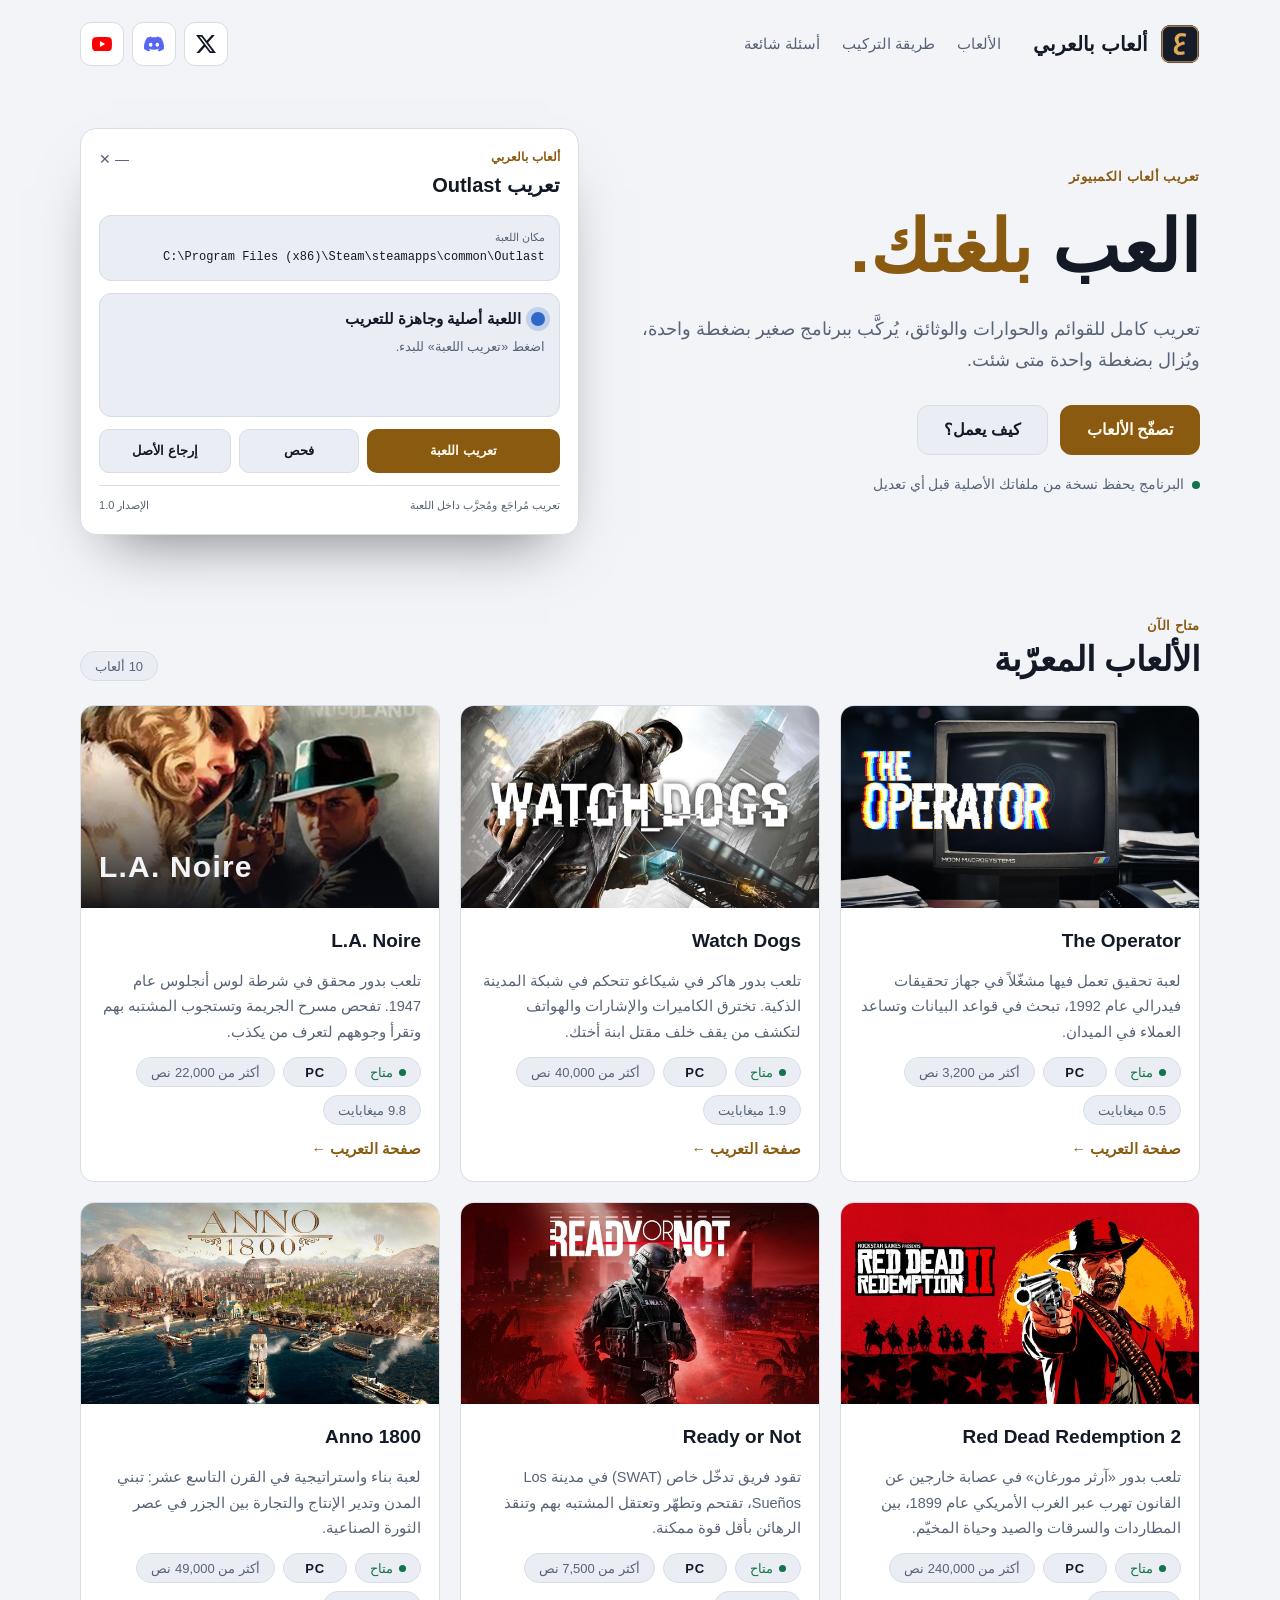
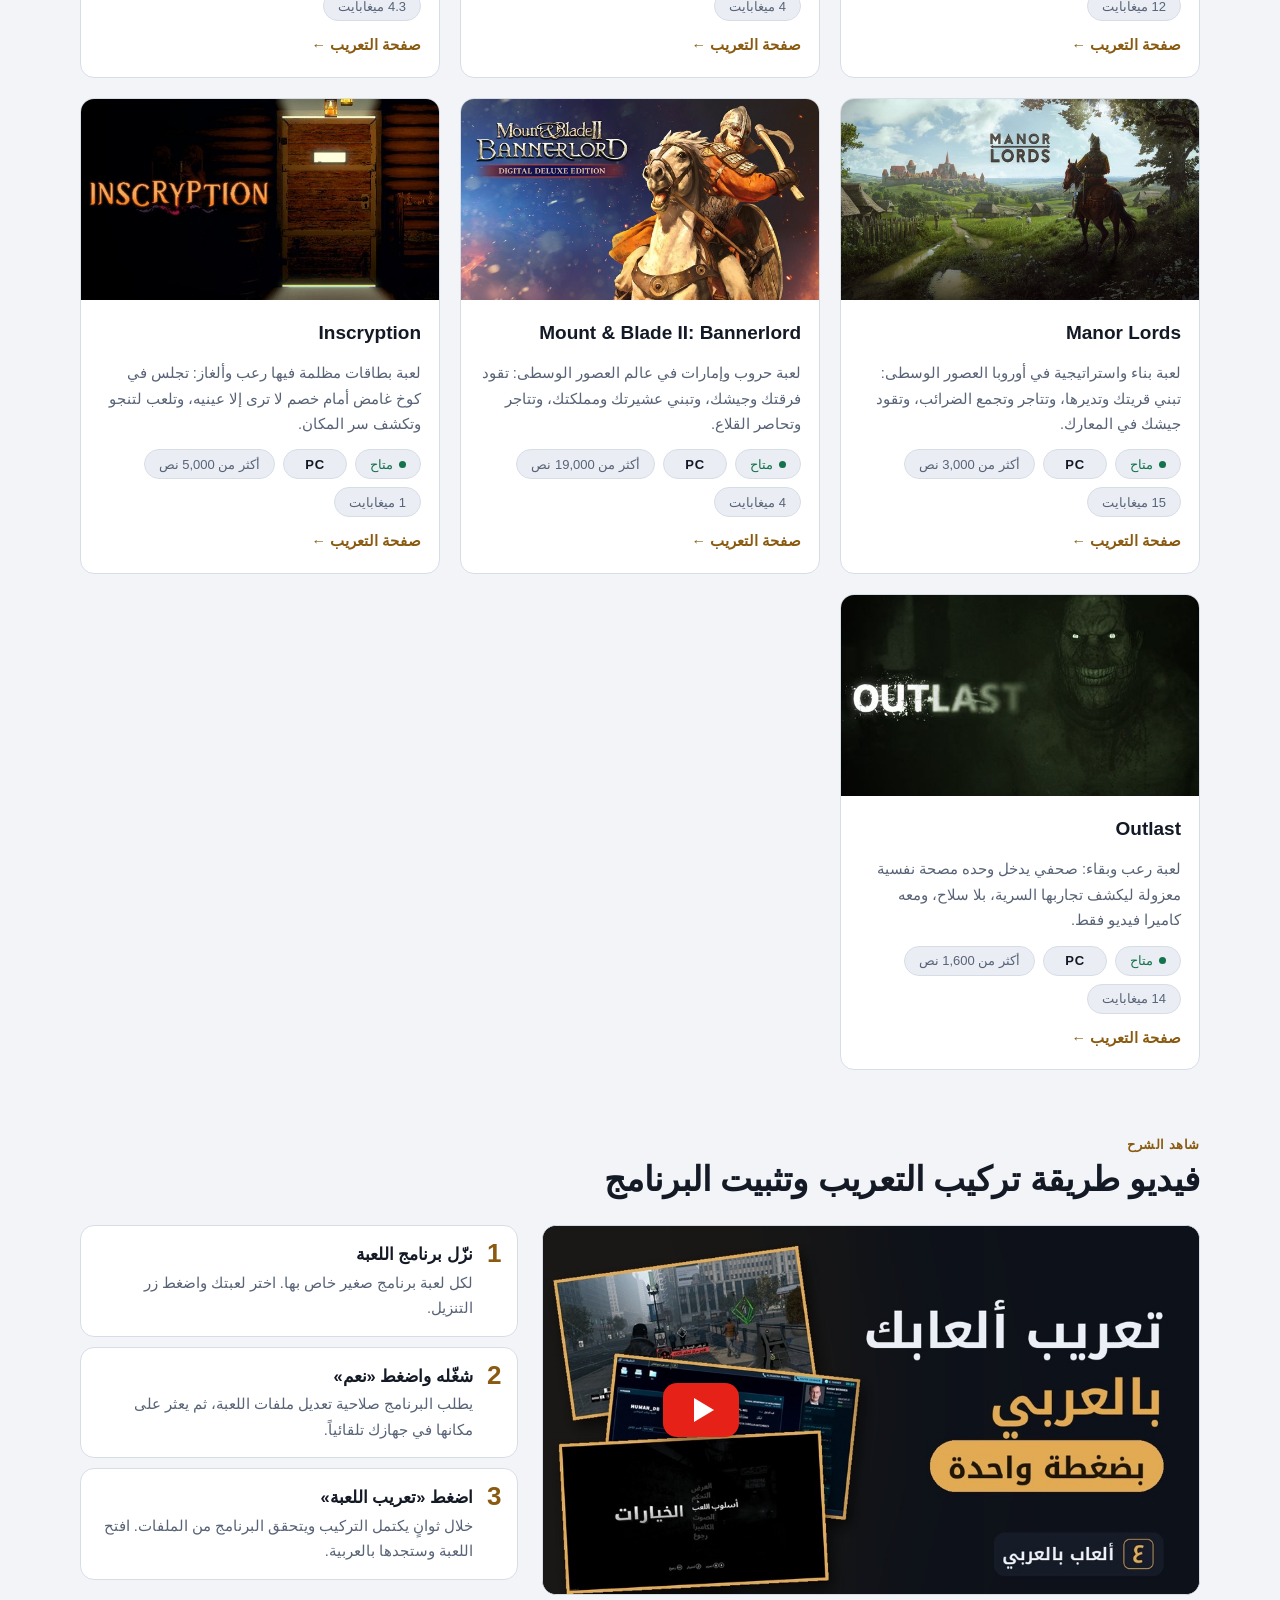
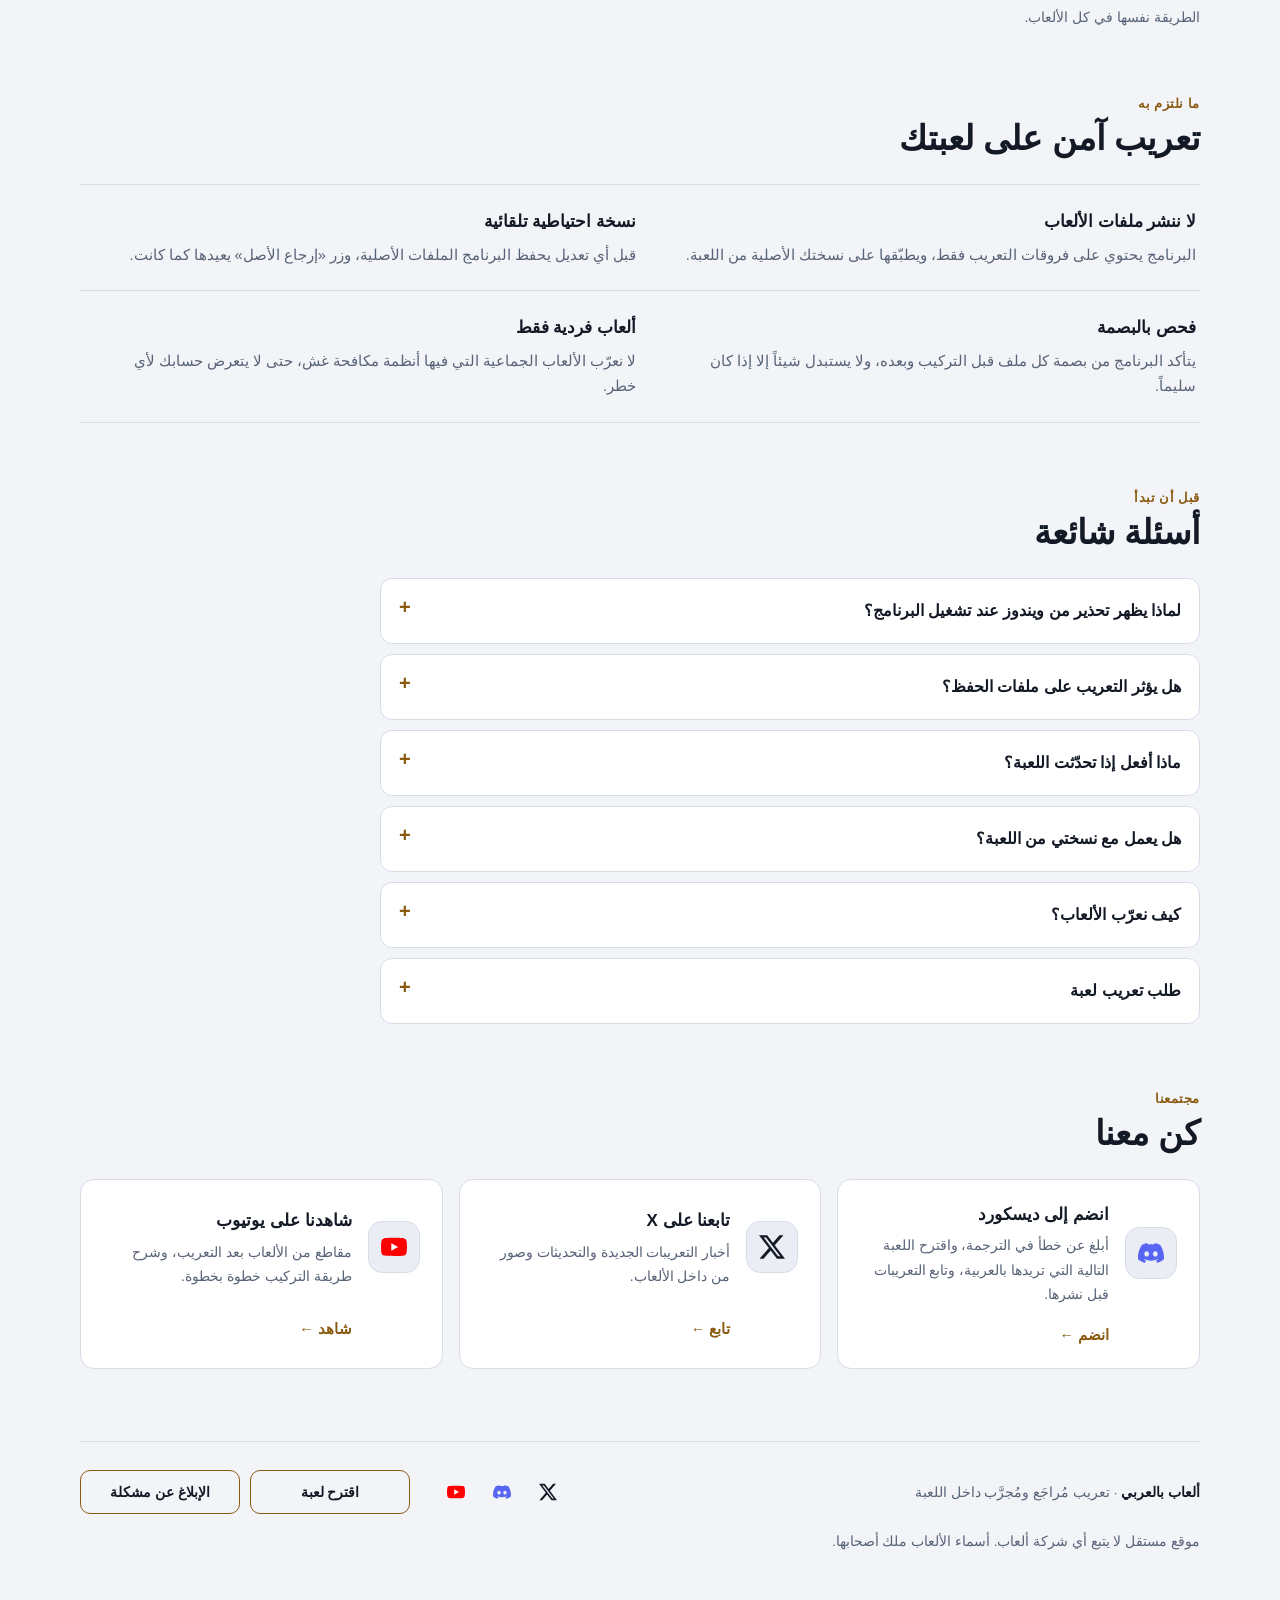
==== commit c031dffd: "Outlast: تعريب جديد — صفحة اللعبة وبرنامج التعريب الإصدار 1.0 (موقّع)، وإضافتها للرئيسية وخريطة المو" ====
--- a/index.html
+++ b/index.html
@@ -2,7 +2,7 @@
 <html lang="ar" dir="rtl">
 <head>
 <meta charset="utf-8">
-<meta http-equiv="Content-Security-Policy" content="default-src 'none'; script-src 'sha256-C7Hh7U+K+8Z5M+peHZ8Pt0O8H60dGBRS/FzX7lj1OOc=' 'sha256-Id8Sa9lHvQpv70yLuLrgS8saQPOXiOdCwPLp7Yqlmew=' 'sha256-zt1bkCsZpDhOuX6rjFbiNNUeiNlAIwT4OBKmRXil8lE=' 'sha256-D0SnryFHbFcE3lDCmxs45RldMhnp5iyebAxpOahPNMg=' https://gc.zgo.at/count.v5.js; style-src 'sha256-IVJxgyO8dh/FTASY+0NaEqsqGFn8ksbcK/Om2ucmfPE=' https://fonts.googleapis.com; font-src https://fonts.gstatic.com; img-src 'self' https://arabic-pc.goatcounter.com; connect-src https://arabic-pc.goatcounter.com; frame-src 'self' https://www.youtube-nocookie.com; base-uri 'none'; form-action 'none'">
+<meta http-equiv="Content-Security-Policy" content="default-src 'none'; script-src 'sha256-C7Hh7U+K+8Z5M+peHZ8Pt0O8H60dGBRS/FzX7lj1OOc=' 'sha256-Id8Sa9lHvQpv70yLuLrgS8saQPOXiOdCwPLp7Yqlmew=' 'sha256-zt1bkCsZpDhOuX6rjFbiNNUeiNlAIwT4OBKmRXil8lE=' 'sha256-D0SnryFHbFcE3lDCmxs45RldMhnp5iyebAxpOahPNMg=' https://gc.zgo.at/count.v5.js; style-src 'sha256-synj27GDVbmjezyL7wJHE/Xch9Gch7GPf54VNPPtAaw=' https://fonts.googleapis.com; font-src https://fonts.gstatic.com; img-src 'self' https://arabic-pc.goatcounter.com; connect-src https://arabic-pc.goatcounter.com; frame-src 'self' https://www.youtube-nocookie.com; base-uri 'none'; form-action 'none'">
 <meta name="viewport" content="width=device-width, initial-scale=1, viewport-fit=cover">
 <meta name="description" content="تعريب ألعاب الكمبيوتر بالعربية الفصحى، يُركَّب ببرنامج صغير بضغطة واحدة ويُزال بضغطة واحدة.">
 <link rel="icon" type="image/png" href="img/icon.png">
@@ -583,6 +583,7 @@
 @media (prefers-reduced-motion: no-preference) { .game[href="manorlords.html"] img { view-transition-name: cover-manorlords; } }
 @media (prefers-reduced-motion: no-preference) { .game[href="bannerlord.html"] img { view-transition-name: cover-bannerlord; } }
 @media (prefers-reduced-motion: no-preference) { .game[href="inscryption.html"] img { view-transition-name: cover-inscryption; } }
+@media (prefers-reduced-motion: no-preference) { .game[href="outlast.html"] img { view-transition-name: cover-outlast; } }
 </style>
 </head>
 <body>
@@ -611,7 +612,7 @@
       </div>
       <p class="hero-note">البرنامج يحفظ نسخة من ملفاتك الأصلية قبل أي تعديل</p>
     </div>
-    <div><div class="app" id="appMock" data-games='[{&quot;name&quot;: &quot;Inscryption&quot;, &quot;path&quot;: &quot;C:\\Program Files (x86)\\Steam\\steamapps\\common\\Inscryption&quot;, &quot;ver&quot;: &quot;1.0&quot;}, {&quot;name&quot;: &quot;Mount &amp; Blade II: Bannerlord&quot;, &quot;path&quot;: &quot;C:\\Program Files (x86)\\Steam\\steamapps\\common\\Mount &amp; Blade II Bannerlord&quot;, &quot;ver&quot;: &quot;1.0&quot;}, {&quot;name&quot;: &quot;Manor Lords&quot;, &quot;path&quot;: &quot;C:\\Program Files (x86)\\Steam\\steamapps\\common\\Manor Lords&quot;, &quot;ver&quot;: &quot;1.0&quot;}, {&quot;name&quot;: &quot;Anno 1800&quot;, &quot;path&quot;: &quot;D:\\SteamLibrary\\steamapps\\common\\Anno 1800&quot;, &quot;ver&quot;: &quot;1.1&quot;}, {&quot;name&quot;: &quot;Ready or Not&quot;, &quot;path&quot;: &quot;C:\\Program Files (x86)\\Steam\\steamapps\\common\\Ready Or Not&quot;, &quot;ver&quot;: &quot;1.0&quot;}, {&quot;name&quot;: &quot;Red Dead Redemption 2&quot;, &quot;path&quot;: &quot;C:\\Program Files\\Rockstar Games\\Red Dead Redemption 2&quot;, &quot;ver&quot;: &quot;1.4&quot;}, {&quot;name&quot;: &quot;L.A. Noire&quot;, &quot;path&quot;: &quot;C:\\Program Files\\Rockstar Games\\L.A. Noire&quot;, &quot;ver&quot;: &quot;1.1&quot;}, {&quot;name&quot;: &quot;Watch Dogs&quot;, &quot;path&quot;: &quot;C:\\Program Files (x86)\\Ubisoft\\Ubisoft Game Launcher\\games\\Watch_Dogs&quot;, &quot;ver&quot;: &quot;1.2&quot;}, {&quot;name&quot;: &quot;The Operator&quot;, &quot;path&quot;: &quot;C:\\Program Files (x86)\\Steam\\steamapps\\common\\Project OPERATOR&quot;, &quot;ver&quot;: &quot;1.0&quot;}]' role="img" aria-label="نافذة برنامج التعريب بعد اكتمال التركيب">
+    <div><div class="app" id="appMock" data-games='[{&quot;name&quot;: &quot;Outlast&quot;, &quot;path&quot;: &quot;C:\\Program Files (x86)\\Steam\\steamapps\\common\\Outlast&quot;, &quot;ver&quot;: &quot;1.0&quot;}, {&quot;name&quot;: &quot;Inscryption&quot;, &quot;path&quot;: &quot;C:\\Program Files (x86)\\Steam\\steamapps\\common\\Inscryption&quot;, &quot;ver&quot;: &quot;1.0&quot;}, {&quot;name&quot;: &quot;Mount &amp; Blade II: Bannerlord&quot;, &quot;path&quot;: &quot;C:\\Program Files (x86)\\Steam\\steamapps\\common\\Mount &amp; Blade II Bannerlord&quot;, &quot;ver&quot;: &quot;1.0&quot;}, {&quot;name&quot;: &quot;Manor Lords&quot;, &quot;path&quot;: &quot;C:\\Program Files (x86)\\Steam\\steamapps\\common\\Manor Lords&quot;, &quot;ver&quot;: &quot;1.0&quot;}, {&quot;name&quot;: &quot;Anno 1800&quot;, &quot;path&quot;: &quot;D:\\SteamLibrary\\steamapps\\common\\Anno 1800&quot;, &quot;ver&quot;: &quot;1.1&quot;}, {&quot;name&quot;: &quot;Ready or Not&quot;, &quot;path&quot;: &quot;C:\\Program Files (x86)\\Steam\\steamapps\\common\\Ready Or Not&quot;, &quot;ver&quot;: &quot;1.0&quot;}, {&quot;name&quot;: &quot;Red Dead Redemption 2&quot;, &quot;path&quot;: &quot;C:\\Program Files\\Rockstar Games\\Red Dead Redemption 2&quot;, &quot;ver&quot;: &quot;1.4&quot;}, {&quot;name&quot;: &quot;L.A. Noire&quot;, &quot;path&quot;: &quot;C:\\Program Files\\Rockstar Games\\L.A. Noire&quot;, &quot;ver&quot;: &quot;1.1&quot;}, {&quot;name&quot;: &quot;Watch Dogs&quot;, &quot;path&quot;: &quot;C:\\Program Files (x86)\\Ubisoft\\Ubisoft Game Launcher\\games\\Watch_Dogs&quot;, &quot;ver&quot;: &quot;1.2&quot;}, {&quot;name&quot;: &quot;The Operator&quot;, &quot;path&quot;: &quot;C:\\Program Files (x86)\\Steam\\steamapps\\common\\Project OPERATOR&quot;, &quot;ver&quot;: &quot;1.0&quot;}]' role="img" aria-label="نافذة برنامج التعريب بعد اكتمال التركيب">
   <div class="app-top">
     <div><div class="app-brand">ألعاب بالعربي</div><div class="app-title">تعريب <span class="ltr" id="mockName">The Operator</span></div></div>
     <div class="app-dots" aria-hidden="true">— ✕</div>
@@ -638,7 +639,7 @@
         <div class="eyebrow">متاح الآن</div>
         <h2>الألعاب المعرّبة</h2>
       </div>
-      <span class="chip">9 ألعاب</span>
+      <span class="chip">10 ألعاب</span>
     </div>
 
     <div class="games">
@@ -720,6 +721,15 @@
           <h3 class="game-name">Inscryption</h3>
           <p>لعبة بطاقات مظلمة فيها رعب وألغاز: تجلس في كوخ غامض أمام خصم لا ترى إلا عينيه، وتلعب لتنجو وتكشف سر المكان.</p>
           <div class="chips"><span class="chip on">متاح</span><span class="chip pc">PC</span><span class="chip">أكثر من 5,000 نص</span><span class="chip">1 ميغابايت</span></div>
+          <span class="game-go">صفحة التعريب ←</span>
+        </div>
+      </a>
+      <a class="game" href="outlast.html">
+        <div class="art shot cover"><img src="img/outlast-cover.jpg" srcset="img/outlast-cover-640.jpg 640w, img/outlast-cover-960.jpg 960w, img/outlast-cover.jpg 1280w" sizes="(max-width: 720px) 100vw, (max-width: 1120px) 50vw, 360px" alt="Outlast" loading="lazy"></div>
+        <div class="game-body">
+          <h3 class="game-name">Outlast</h3>
+          <p>لعبة رعب وبقاء: صحفي يدخل وحده مصحة نفسية معزولة ليكشف تجاربها السرية، بلا سلاح، ومعه كاميرا فيديو فقط.</p>
+          <div class="chips"><span class="chip on">متاح</span><span class="chip pc">PC</span><span class="chip">أكثر من 1,600 نص</span><span class="chip">14 ميغابايت</span></div>
           <span class="game-go">صفحة التعريب ←</span>
         </div>
       </a>
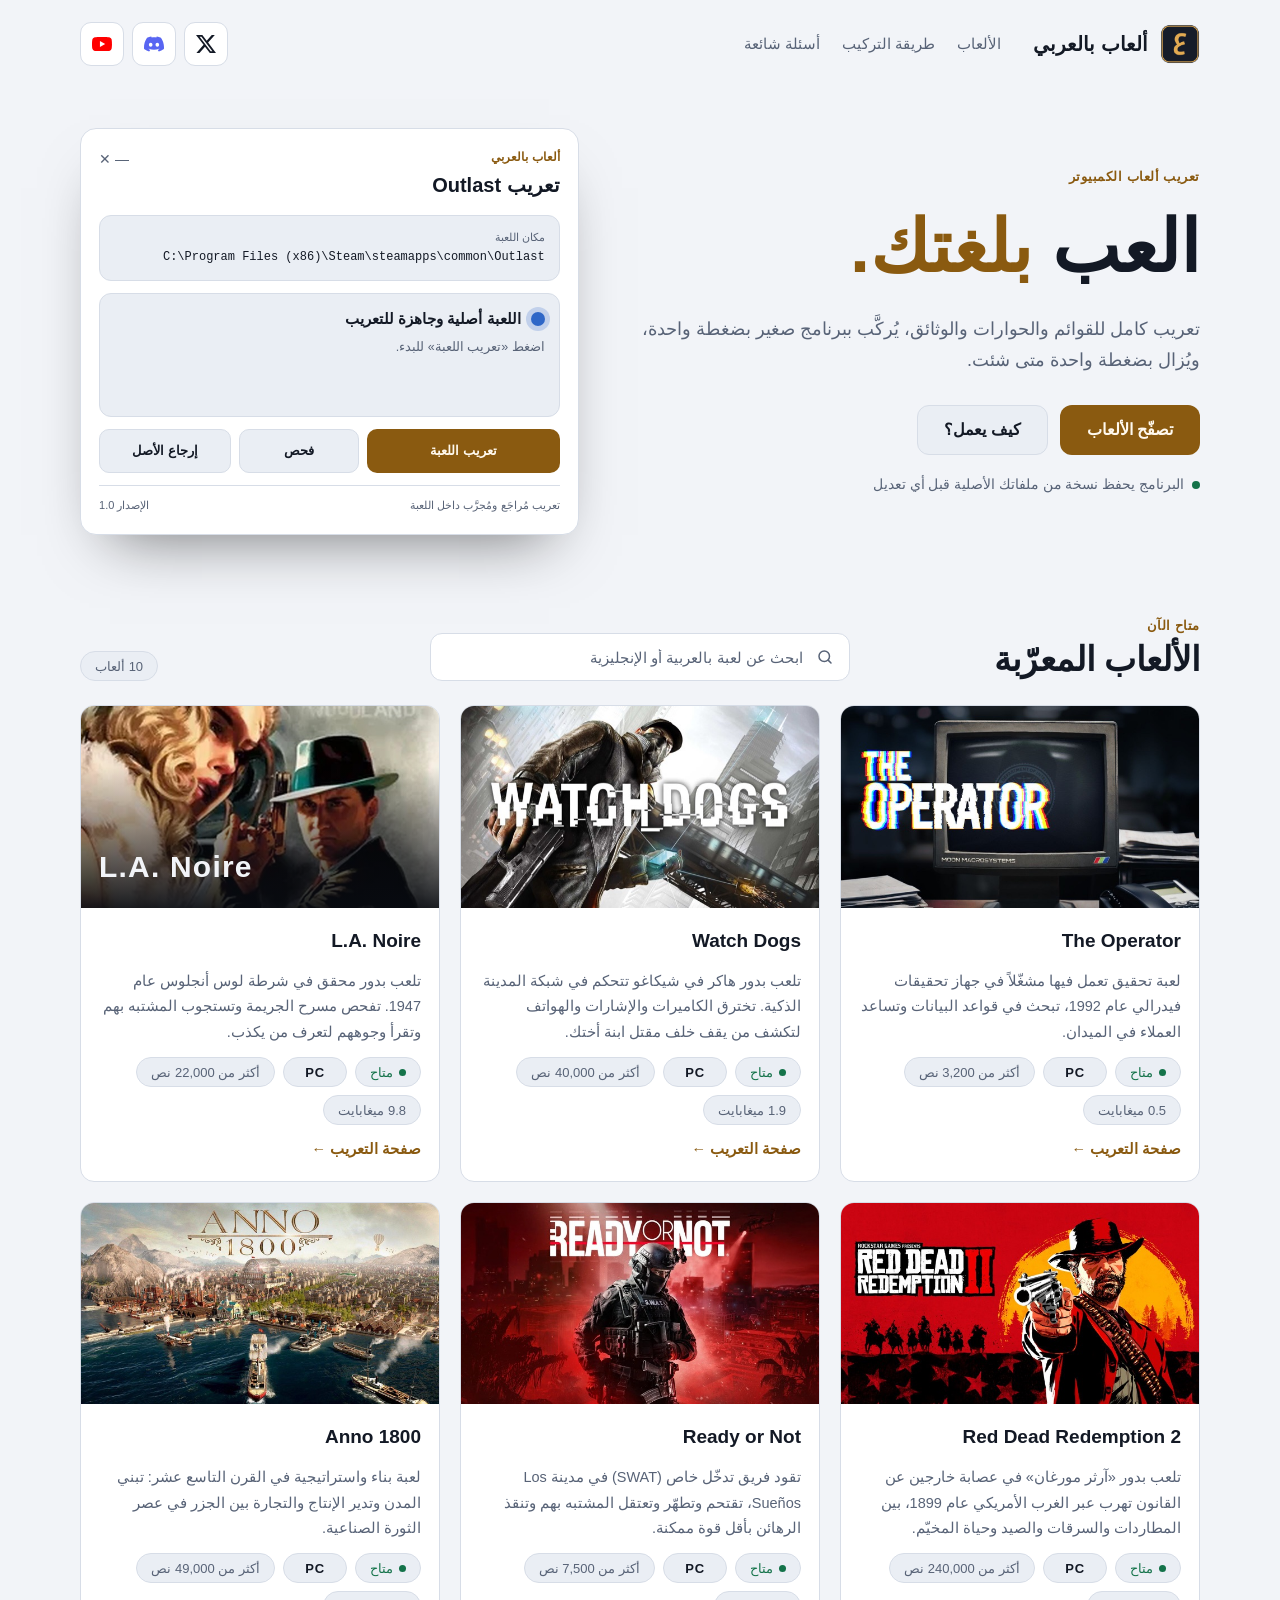
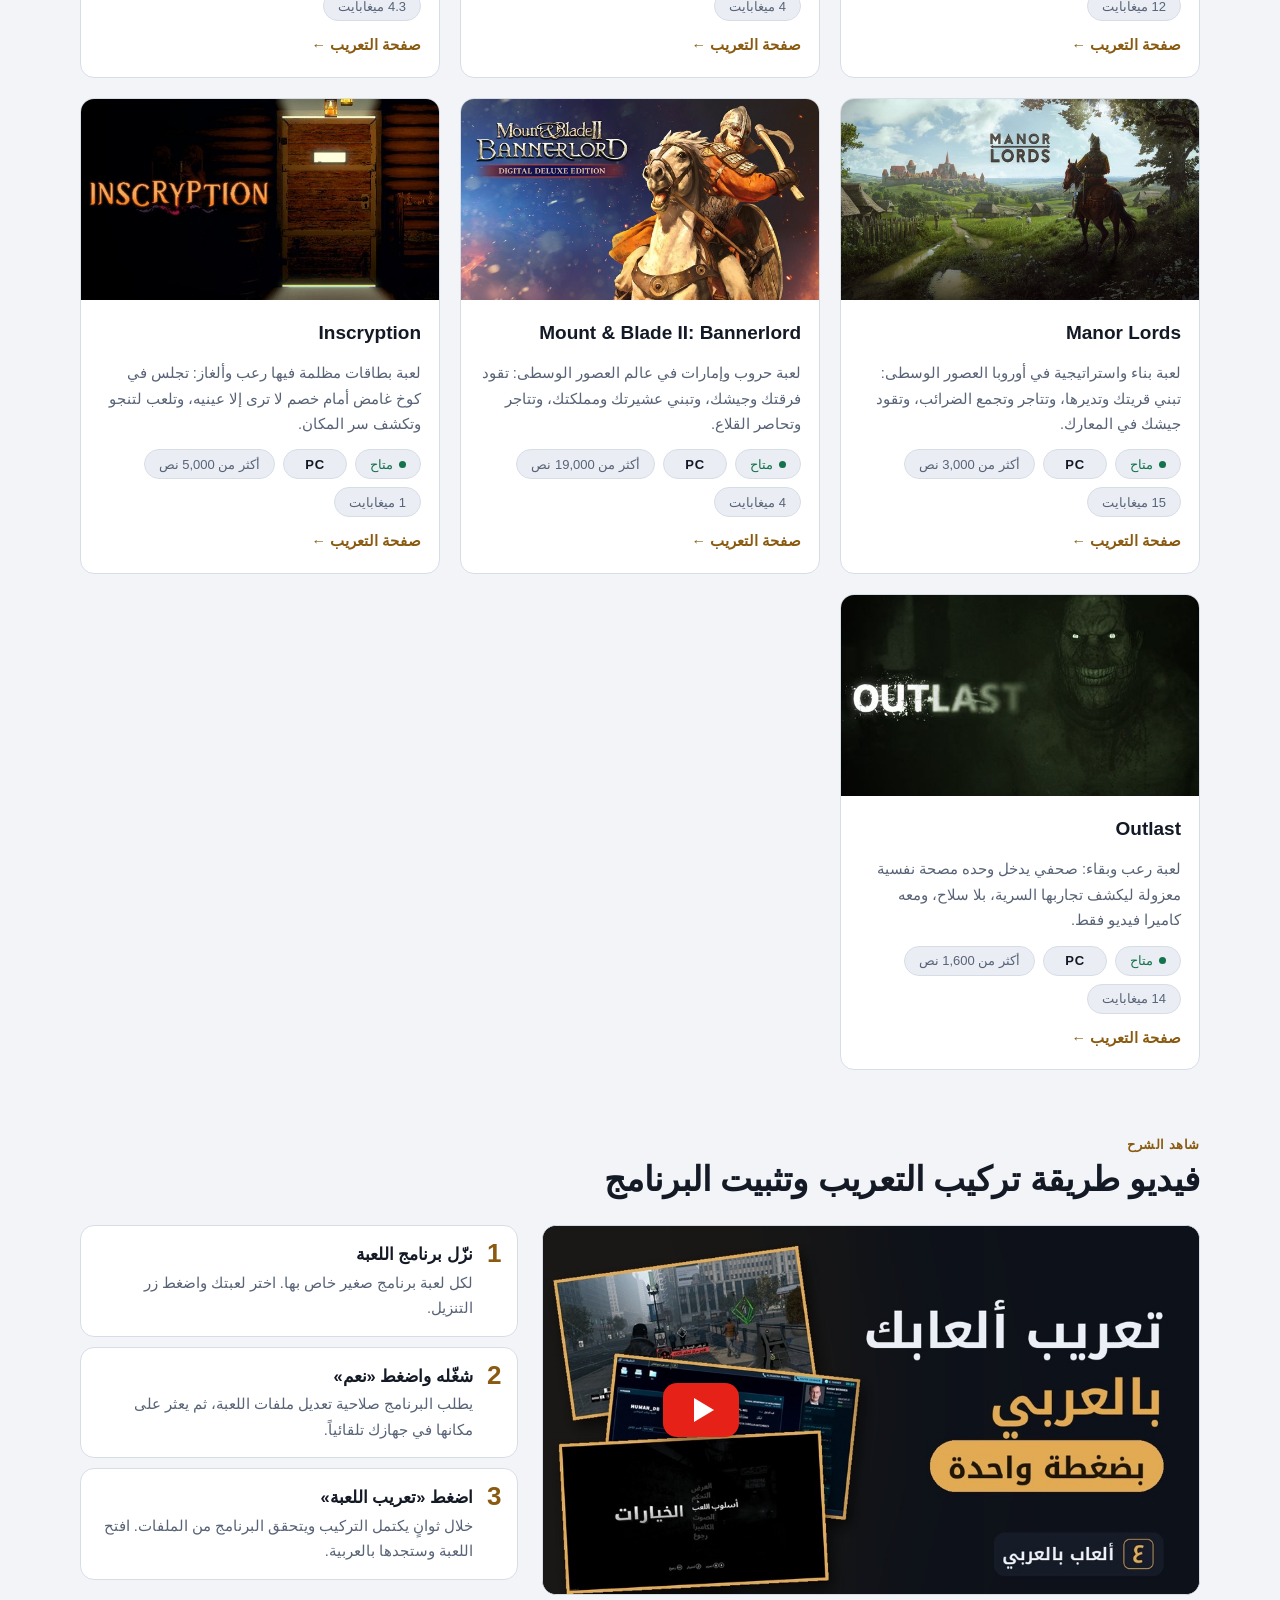
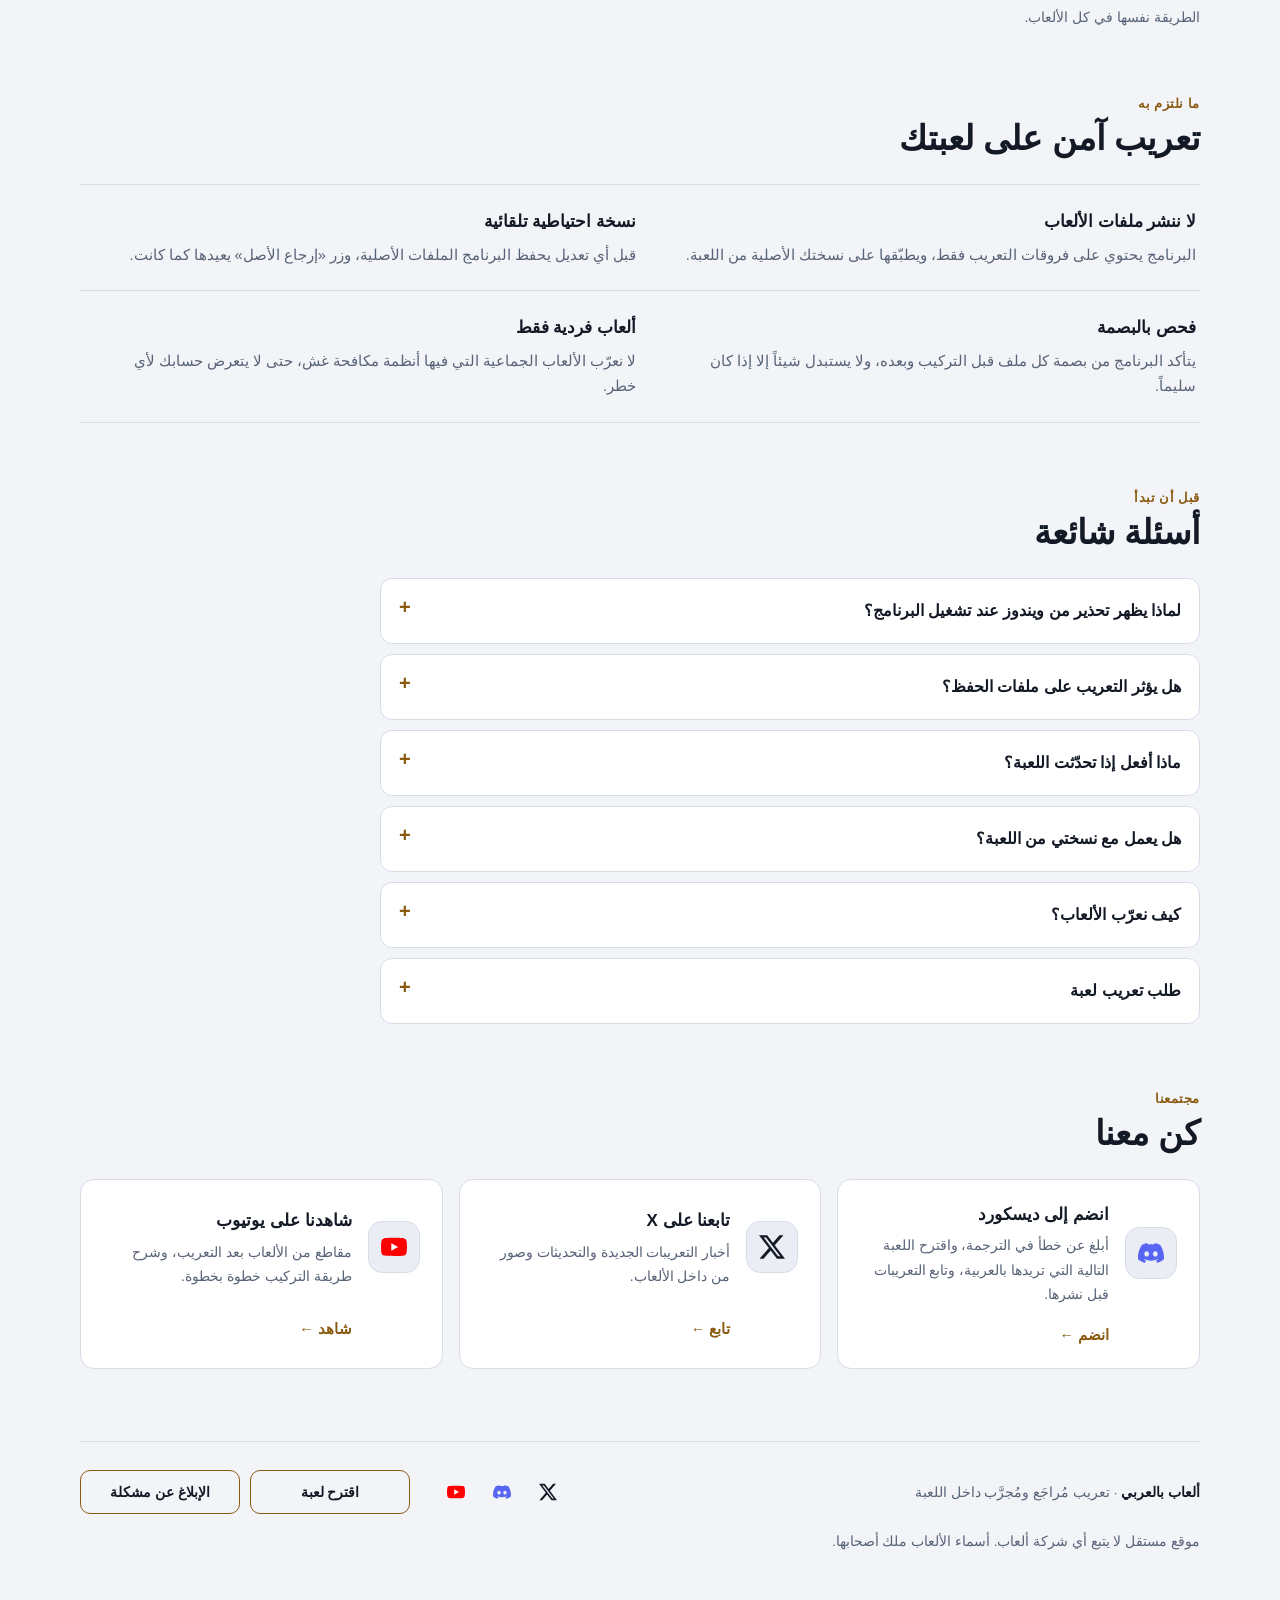
==== commit fa3a3dd7: "الرئيسية: خانة بحث للألعاب وتوزيع 4/3/2 حسب الشاشة Co-Authored-By: Claude Opus 5.5 <noreply@anthropi" ====
--- a/index.html
+++ b/index.html
@@ -2,7 +2,7 @@
 <html lang="ar" dir="rtl">
 <head>
 <meta charset="utf-8">
-<meta http-equiv="Content-Security-Policy" content="default-src 'none'; script-src 'sha256-C7Hh7U+K+8Z5M+peHZ8Pt0O8H60dGBRS/FzX7lj1OOc=' 'sha256-Id8Sa9lHvQpv70yLuLrgS8saQPOXiOdCwPLp7Yqlmew=' 'sha256-zt1bkCsZpDhOuX6rjFbiNNUeiNlAIwT4OBKmRXil8lE=' 'sha256-D0SnryFHbFcE3lDCmxs45RldMhnp5iyebAxpOahPNMg=' https://gc.zgo.at/count.v5.js; style-src 'sha256-synj27GDVbmjezyL7wJHE/Xch9Gch7GPf54VNPPtAaw=' https://fonts.googleapis.com; font-src https://fonts.gstatic.com; img-src 'self' https://arabic-pc.goatcounter.com; connect-src https://arabic-pc.goatcounter.com; frame-src 'self' https://www.youtube-nocookie.com; base-uri 'none'; form-action 'none'">
+<meta http-equiv="Content-Security-Policy" content="default-src 'none'; script-src 'sha256-C7Hh7U+K+8Z5M+peHZ8Pt0O8H60dGBRS/FzX7lj1OOc=' 'sha256-Id8Sa9lHvQpv70yLuLrgS8saQPOXiOdCwPLp7Yqlmew=' 'sha256-zt1bkCsZpDhOuX6rjFbiNNUeiNlAIwT4OBKmRXil8lE=' 'sha256-nhSFgLV7v0gYHnf7+uy9tfncARzDvA/BvRTRx7sOClg=' 'sha256-D0SnryFHbFcE3lDCmxs45RldMhnp5iyebAxpOahPNMg=' https://gc.zgo.at/count.v5.js; style-src 'sha256-LD5/eCamgzSqSNnBSNf+cCybQ1dRWwLtFK98XuN1XKI=' https://fonts.googleapis.com; font-src https://fonts.gstatic.com; img-src 'self' https://arabic-pc.goatcounter.com; connect-src https://arabic-pc.goatcounter.com; frame-src 'self' https://www.youtube-nocookie.com; base-uri 'none'; form-action 'none'">
 <meta name="viewport" content="width=device-width, initial-scale=1, viewport-fit=cover">
 <meta name="description" content="تعريب ألعاب الكمبيوتر بالعربية الفصحى، يُركَّب ببرنامج صغير بضغطة واحدة ويُزال بضغطة واحدة.">
 <link rel="icon" type="image/png" href="img/icon.png">
@@ -574,6 +574,42 @@
   .rep-card { padding: 26px 18px 22px; }
 }
 
+/* بحث الألعاب وتوزيع الشبكة: 4 في الشاشة الكبيرة، و3 في اللابتوب، و2 في الجوال ببطاقات أصغر */
+#games .sec-head { display: grid; grid-template-columns: 1fr minmax(0, 420px) 1fr; align-items: end; }
+#games .sec-head > .chip { justify-self: end; }
+.g-search { position: relative; display: block; }
+.g-search svg { position: absolute; inset-inline-start: 16px; top: 50%; translate: 0 -50%; width: 18px; height: 18px; color: var(--muted); pointer-events: none; transition: color var(--t-fast); }
+.g-search input { width: 100%; height: 48px; padding-inline: 46px 16px; border-radius: 12px; border: 1px solid var(--line); background: var(--surface); color: var(--fg); font: inherit; font-size: 15px; transition: border-color var(--t-fast), box-shadow var(--t-fast); }
+.g-search input::placeholder { color: var(--muted); opacity: 1; }
+.g-search input:focus, .g-search input:focus-visible { outline: none; border-color: var(--gold); box-shadow: 0 0 0 3px color-mix(in srgb, var(--gold) 22%, transparent); }
+.g-search:focus-within svg { color: var(--gold); }
+.g-search input::-webkit-search-cancel-button { cursor: pointer; }
+.game[hidden] { display: none; }
+.g-none { text-align: center; color: var(--muted); padding-block: 28px 8px; }
+.g-none a { color: var(--gold); font-weight: 600; text-decoration: none; }
+#games .games { grid-template-columns: repeat(3, minmax(0, 1fr)); }
+#games .games:has(> .game:only-child) { grid-template-columns: 1fr; }
+@media (min-width: 1440px) {
+  #games { margin-inline: -120px; }
+  #games .games { grid-template-columns: repeat(4, minmax(0, 1fr)); }
+}
+@media (max-width: 1023px) {
+  #games .games { grid-template-columns: repeat(2, minmax(0, 1fr)); }
+}
+@media (max-width: 760px) {
+  #games .sec-head { grid-template-columns: 1fr auto; row-gap: 14px; }
+  .g-search { grid-column: 1 / -1; grid-row: 2; }
+}
+@media (max-width: 640px) {
+  #games .games { gap: 12px; }
+  #games .game-body { padding: 10px 12px 12px; gap: 8px; grid-template-rows: 1fr auto; }
+  #games .game-body p, #games .game-go, #games .chip.pc, #games .chips .chip:nth-child(3) { display: none; }
+  #games .game-name { font-size: 15px; line-height: 1.4; }
+  #games .chips { gap: 6px; }
+  #games .chip { height: 24px; min-width: 0; padding: 0 9px; font-size: 11.5px; }
+  #games .art.shot .name { font-size: 18px; padding: 10px 12px; }
+}
+
 @media (prefers-reduced-motion: no-preference) { .game[href="operator.html"] img { view-transition-name: cover-operator; } }
 @media (prefers-reduced-motion: no-preference) { .game[href="watchdogs.html"] img { view-transition-name: cover-watchdogs; } }
 @media (prefers-reduced-motion: no-preference) { .game[href="lanoire.html"] img { view-transition-name: cover-lanoire; } }
@@ -639,12 +675,13 @@
         <div class="eyebrow">متاح الآن</div>
         <h2>الألعاب المعرّبة</h2>
       </div>
-      <span class="chip">10 ألعاب</span>
+      <label class="g-search"><svg viewBox="0 0 24 24" fill="none" stroke="currentColor" stroke-width="2" stroke-linecap="round" aria-hidden="true"><circle cx="11" cy="11" r="7"/><path d="m20 20-3.5-3.5"/></svg><input id="gSearch" type="search" placeholder="ابحث عن لعبة بالعربية أو الإنجليزية" aria-label="ابحث عن لعبة" autocomplete="off" spellcheck="false" enterkeyhint="search"></label>
+      <span class="chip" id="gCount" aria-live="polite">10 ألعاب</span>
     </div>
 
     <div class="games">
-      <a class="game" href="operator.html">
-        <div class="art shot cover"><img src="img/operator-cover.jpg" srcset="img/operator-cover-640.jpg 640w, img/operator-cover-960.jpg 960w, img/operator-cover.jpg 1280w" sizes="(max-width: 720px) 100vw, (max-width: 1120px) 50vw, 360px" alt="The Operator"></div>
+      <a class="game" href="operator.html" data-n="The Operator|ذا أوبريتر|operator|أوبريتر|Operator|Project Operator">
+        <div class="art shot cover"><img src="img/operator-cover.jpg" srcset="img/operator-cover-640.jpg 640w, img/operator-cover-960.jpg 960w, img/operator-cover.jpg 1280w" sizes="(max-width: 1023px) 50vw, 360px" alt="The Operator"></div>
         <div class="game-body">
           <h3 class="game-name">The Operator</h3>
           <p>لعبة تحقيق تعمل فيها مشغّلاً في جهاز تحقيقات فيدرالي عام 1992، تبحث في قواعد البيانات وتساعد العملاء في الميدان.</p>
@@ -652,8 +689,8 @@
           <span class="game-go">صفحة التعريب ←</span>
         </div>
       </a>
-      <a class="game" href="watchdogs.html">
-        <div class="art shot cover"><img src="img/watchdogs-cover.jpg" srcset="img/watchdogs-cover-640.jpg 640w, img/watchdogs-cover-960.jpg 960w, img/watchdogs-cover.jpg 1280w" sizes="(max-width: 720px) 100vw, (max-width: 1120px) 50vw, 360px" alt="Watch Dogs"></div>
+      <a class="game" href="watchdogs.html" data-n="Watch Dogs|واتش دوغز|watchdogs|واتش دوجز|واتش دوقز|Watch Dogs 1">
+        <div class="art shot cover"><img src="img/watchdogs-cover.jpg" srcset="img/watchdogs-cover-640.jpg 640w, img/watchdogs-cover-960.jpg 960w, img/watchdogs-cover.jpg 1280w" sizes="(max-width: 1023px) 50vw, 360px" alt="Watch Dogs"></div>
         <div class="game-body">
           <h3 class="game-name">Watch Dogs</h3>
           <p>تلعب بدور هاكر في شيكاغو تتحكم في شبكة المدينة الذكية. تخترق الكاميرات والإشارات والهواتف لتكشف من يقف خلف مقتل ابنة أختك.</p>
@@ -661,8 +698,8 @@
           <span class="game-go">صفحة التعريب ←</span>
         </div>
       </a>
-      <a class="game" href="lanoire.html">
-        <div class="art shot"><img src="img/lanoire-cover.jpg" srcset="img/lanoire-cover-640.jpg 640w, img/lanoire-cover-960.jpg 960w, img/lanoire-cover.jpg 1280w" sizes="(max-width: 720px) 100vw, (max-width: 1120px) 50vw, 360px" alt="L.A. Noire"><div class="name">L.A. Noire</div></div>
+      <a class="game" href="lanoire.html" data-n="L.A. Noire|لوس أنجلوس نوار|lanoire|LA Noire|إل إيه نوار|ال اي نوار|لا نوار">
+        <div class="art shot"><img src="img/lanoire-cover.jpg" srcset="img/lanoire-cover-640.jpg 640w, img/lanoire-cover-960.jpg 960w, img/lanoire-cover.jpg 1280w" sizes="(max-width: 1023px) 50vw, 360px" alt="L.A. Noire"><div class="name">L.A. Noire</div></div>
         <div class="game-body">
           <h3 class="game-name">L.A. Noire</h3>
           <p>تلعب بدور محقق في شرطة لوس أنجلوس عام 1947. تفحص مسرح الجريمة وتستجوب المشتبه بهم وتقرأ وجوههم لتعرف من يكذب.</p>
@@ -670,8 +707,8 @@
           <span class="game-go">صفحة التعريب ←</span>
         </div>
       </a>
-      <a class="game" href="rdr2.html">
-        <div class="art shot cover"><img src="img/rdr2-cover.jpg" srcset="img/rdr2-cover-640.jpg 640w, img/rdr2-cover-960.jpg 960w, img/rdr2-cover.jpg 1280w" sizes="(max-width: 720px) 100vw, (max-width: 1120px) 50vw, 360px" alt="Red Dead Redemption 2" loading="lazy"></div>
+      <a class="game" href="rdr2.html" data-n="Red Dead Redemption 2|ريد ديد ريدمبشن 2|rdr2|ريد ديد 2|RDR2|ريد ديد ريدمبشن 2|Red Dead 2|ريد ديد ريديمبشن 2">
+        <div class="art shot cover"><img src="img/rdr2-cover.jpg" srcset="img/rdr2-cover-640.jpg 640w, img/rdr2-cover-960.jpg 960w, img/rdr2-cover.jpg 1280w" sizes="(max-width: 1023px) 50vw, 360px" alt="Red Dead Redemption 2" loading="lazy"></div>
         <div class="game-body">
           <h3 class="game-name">Red Dead Redemption 2</h3>
           <p>تلعب بدور «آرثر مورغان» في عصابة خارجين عن القانون تهرب عبر الغرب الأمريكي عام 1899، بين المطاردات والسرقات والصيد وحياة المخيّم.</p>
@@ -679,8 +716,8 @@
           <span class="game-go">صفحة التعريب ←</span>
         </div>
       </a>
-      <a class="game" href="readyornot.html">
-        <div class="art shot cover"><img src="img/readyornot-cover.jpg" srcset="img/readyornot-cover-640.jpg 640w, img/readyornot-cover-960.jpg 960w, img/readyornot-cover.jpg 1280w" sizes="(max-width: 720px) 100vw, (max-width: 1120px) 50vw, 360px" alt="Ready or Not" loading="lazy"></div>
+      <a class="game" href="readyornot.html" data-n="Ready or Not|ريدي أور نوت|readyornot">
+        <div class="art shot cover"><img src="img/readyornot-cover.jpg" srcset="img/readyornot-cover-640.jpg 640w, img/readyornot-cover-960.jpg 960w, img/readyornot-cover.jpg 1280w" sizes="(max-width: 1023px) 50vw, 360px" alt="Ready or Not" loading="lazy"></div>
         <div class="game-body">
           <h3 class="game-name">Ready or Not</h3>
           <p>تقود فريق تدخّل خاص (SWAT) في مدينة Los Sueños، تقتحم وتطهّر وتعتقل المشتبه بهم وتنقذ الرهائن بأقل قوة ممكنة.</p>
@@ -688,8 +725,8 @@
           <span class="game-go">صفحة التعريب ←</span>
         </div>
       </a>
-      <a class="game" href="anno1800.html">
-        <div class="art shot cover"><img src="img/anno-cover.jpg" srcset="img/anno-cover-640.jpg 640w, img/anno-cover-960.jpg 960w, img/anno-cover.jpg 1280w" sizes="(max-width: 720px) 100vw, (max-width: 1120px) 50vw, 360px" alt="Anno 1800" loading="lazy"></div>
+      <a class="game" href="anno1800.html" data-n="Anno 1800|آنو 1800|anno1800|أنو 1800">
+        <div class="art shot cover"><img src="img/anno-cover.jpg" srcset="img/anno-cover-640.jpg 640w, img/anno-cover-960.jpg 960w, img/anno-cover.jpg 1280w" sizes="(max-width: 1023px) 50vw, 360px" alt="Anno 1800" loading="lazy"></div>
         <div class="game-body">
           <h3 class="game-name">Anno 1800</h3>
           <p>لعبة بناء واستراتيجية في القرن التاسع عشر: تبني المدن وتدير الإنتاج والتجارة بين الجزر في عصر الثورة الصناعية.</p>
@@ -697,8 +734,8 @@
           <span class="game-go">صفحة التعريب ←</span>
         </div>
       </a>
-      <a class="game" href="manorlords.html">
-        <div class="art shot cover"><img src="img/manorlords-cover.jpg" srcset="img/manorlords-cover-640.jpg 640w, img/manorlords-cover-960.jpg 960w, img/manorlords-cover.jpg 1280w" sizes="(max-width: 720px) 100vw, (max-width: 1120px) 50vw, 360px" alt="Manor Lords" loading="lazy"></div>
+      <a class="game" href="manorlords.html" data-n="Manor Lords|مانور لوردز|manorlords">
+        <div class="art shot cover"><img src="img/manorlords-cover.jpg" srcset="img/manorlords-cover-640.jpg 640w, img/manorlords-cover-960.jpg 960w, img/manorlords-cover.jpg 1280w" sizes="(max-width: 1023px) 50vw, 360px" alt="Manor Lords" loading="lazy"></div>
         <div class="game-body">
           <h3 class="game-name">Manor Lords</h3>
           <p>لعبة بناء واستراتيجية في أوروبا العصور الوسطى: تبني قريتك وتديرها، وتتاجر وتجمع الضرائب، وتقود جيشك في المعارك.</p>
@@ -706,8 +743,8 @@
           <span class="game-go">صفحة التعريب ←</span>
         </div>
       </a>
-      <a class="game" href="bannerlord.html">
-        <div class="art shot cover"><img src="img/bannerlord-cover.jpg" srcset="img/bannerlord-cover-640.jpg 640w, img/bannerlord-cover-960.jpg 960w, img/bannerlord-cover.jpg 1280w" sizes="(max-width: 720px) 100vw, (max-width: 1120px) 50vw, 360px" alt="Mount & Blade II: Bannerlord" loading="lazy"></div>
+      <a class="game" href="bannerlord.html" data-n="Mount &amp; Blade II: Bannerlord|ماونت آند بليد 2: بانرلورد|bannerlord|بانرلورد|ماونت آند بليد 2|Mount and Blade 2|Bannerlord|Mount &amp; Blade 2">
+        <div class="art shot cover"><img src="img/bannerlord-cover.jpg" srcset="img/bannerlord-cover-640.jpg 640w, img/bannerlord-cover-960.jpg 960w, img/bannerlord-cover.jpg 1280w" sizes="(max-width: 1023px) 50vw, 360px" alt="Mount & Blade II: Bannerlord" loading="lazy"></div>
         <div class="game-body">
           <h3 class="game-name">Mount & Blade II: Bannerlord</h3>
           <p>لعبة حروب وإمارات في عالم العصور الوسطى: تقود فرقتك وجيشك، وتبني عشيرتك ومملكتك، وتتاجر وتحاصر القلاع.</p>
@@ -715,8 +752,8 @@
           <span class="game-go">صفحة التعريب ←</span>
         </div>
       </a>
-      <a class="game" href="inscryption.html">
-        <div class="art shot cover"><img src="img/inscryption-cover.jpg" srcset="img/inscryption-cover-640.jpg 640w, img/inscryption-cover-960.jpg 960w, img/inscryption-cover.jpg 1280w" sizes="(max-width: 720px) 100vw, (max-width: 1120px) 50vw, 360px" alt="Inscryption" loading="lazy"></div>
+      <a class="game" href="inscryption.html" data-n="Inscryption|إنسكريبشن|inscryption|انسكربشن|إنسكربشن|انسكريبشن|انسكريبتشن">
+        <div class="art shot cover"><img src="img/inscryption-cover.jpg" srcset="img/inscryption-cover-640.jpg 640w, img/inscryption-cover-960.jpg 960w, img/inscryption-cover.jpg 1280w" sizes="(max-width: 1023px) 50vw, 360px" alt="Inscryption" loading="lazy"></div>
         <div class="game-body">
           <h3 class="game-name">Inscryption</h3>
           <p>لعبة بطاقات مظلمة فيها رعب وألغاز: تجلس في كوخ غامض أمام خصم لا ترى إلا عينيه، وتلعب لتنجو وتكشف سر المكان.</p>
@@ -724,8 +761,8 @@
           <span class="game-go">صفحة التعريب ←</span>
         </div>
       </a>
-      <a class="game" href="outlast.html">
-        <div class="art shot cover"><img src="img/outlast-cover.jpg" srcset="img/outlast-cover-640.jpg 640w, img/outlast-cover-960.jpg 960w, img/outlast-cover.jpg 1280w" sizes="(max-width: 720px) 100vw, (max-width: 1120px) 50vw, 360px" alt="Outlast" loading="lazy"></div>
+      <a class="game" href="outlast.html" data-n="Outlast|أوتلاست|outlast|أوتلاست|اوتلاست|اوت لاست|أوت لاست">
+        <div class="art shot cover"><img src="img/outlast-cover.jpg" srcset="img/outlast-cover-640.jpg 640w, img/outlast-cover-960.jpg 960w, img/outlast-cover.jpg 1280w" sizes="(max-width: 1023px) 50vw, 360px" alt="Outlast" loading="lazy"></div>
         <div class="game-body">
           <h3 class="game-name">Outlast</h3>
           <p>لعبة رعب وبقاء: صحفي يدخل وحده مصحة نفسية معزولة ليكشف تجاربها السرية، بلا سلاح، ومعه كاميرا فيديو فقط.</p>
@@ -734,6 +771,7 @@
         </div>
       </a>
     </div>
+    <p class="g-none" id="gNone" hidden>لم نجد لعبة بهذا الاسم. <a href="suggest.html">اقترحها علينا ←</a></p>
   </section>
 
 
@@ -889,7 +927,15 @@
 })();
 
 </script>
-<script>(function(){var b=document.getElementById('dlBtn'),n=document.getElementById('dlNote');if(b&&b.getAttribute('href')==='#download'){b.addEventListener('click',function(e){e.preventDefault();n.hidden=false;});}})();</script><script>(function(){function fr(id,t){var f=document.createElement('iframe');f.src='https://www.youtube-nocookie.com/embed/'+id+'?autoplay=1&rel=0';f.title=t;f.allow='accelerometer; autoplay; encrypted-media; gyroscope; picture-in-picture; fullscreen';f.allowFullscreen=true;f.className='yt-frame';return f;}document.querySelectorAll('.yt').forEach(function(b){b.addEventListener('click',function(e){e.preventDefault();var f=fr(b.dataset.id,b.getAttribute('aria-label'));b.replaceWith(f);f.focus();});});document.querySelectorAll('.yt-mini').forEach(function(m){m.addEventListener('click',function(e){e.preventDefault();var w=m.closest('.yt-wrap'),c=w.querySelector('.yt,.yt-frame'),d=m.dataset,k=d.show==='b'?'a':'b',o=k==='a'?'b':'a';var f=fr(d[k+'Id'],d[k+'Label']);c.replaceWith(f);w.querySelector('.yt-cap').textContent=d[k+'Cap'];d.show=k;m.href='https://www.youtube.com/watch?v='+d[o+'Id'];m.querySelector('img').src=d[o+'Img'];m.querySelector('b').textContent=d[o+'Label'];f.scrollIntoView({block:'nearest',behavior:'smooth'});f.focus({preventScroll:true});});});})();</script><dialog class="rep-dlg" id="repDlg" aria-label="الإبلاغ عن مشكلة"><button type="button" class="rep-dlg-x" aria-label="إغلاق">✕</button><iframe title="نموذج الإبلاغ عن مشكلة"></iframe></dialog>
+<script>(function(){var b=document.getElementById('dlBtn'),n=document.getElementById('dlNote');if(b&&b.getAttribute('href')==='#download'){b.addEventListener('click',function(e){e.preventDefault();n.hidden=false;});}})();</script><script>(function(){function fr(id,t){var f=document.createElement('iframe');f.src='https://www.youtube-nocookie.com/embed/'+id+'?autoplay=1&rel=0';f.title=t;f.allow='accelerometer; autoplay; encrypted-media; gyroscope; picture-in-picture; fullscreen';f.allowFullscreen=true;f.className='yt-frame';return f;}document.querySelectorAll('.yt').forEach(function(b){b.addEventListener('click',function(e){e.preventDefault();var f=fr(b.dataset.id,b.getAttribute('aria-label'));b.replaceWith(f);f.focus();});});document.querySelectorAll('.yt-mini').forEach(function(m){m.addEventListener('click',function(e){e.preventDefault();var w=m.closest('.yt-wrap'),c=w.querySelector('.yt,.yt-frame'),d=m.dataset,k=d.show==='b'?'a':'b',o=k==='a'?'b':'a';var f=fr(d[k+'Id'],d[k+'Label']);c.replaceWith(f);w.querySelector('.yt-cap').textContent=d[k+'Cap'];d.show=k;m.href='https://www.youtube.com/watch?v='+d[o+'Id'];m.querySelector('img').src=d[o+'Img'];m.querySelector('b').textContent=d[o+'Label'];f.scrollIntoView({block:'nearest',behavior:'smooth'});f.focus({preventScroll:true});});});})();</script><script>(function(){var s=document.getElementById('gSearch');if(!s)return;var cards=[].slice.call(document.querySelectorAll('#games .game')),none=document.getElementById('gNone'),cnt=document.getElementById('gCount'),all=cnt.textContent;
+function norm(x){return x.toLowerCase().replace(/[٠-٩]/g,function(d){return d.charCodeAt(0)-1632;}).replace(/[۰-۹]/g,function(d){return d.charCodeAt(0)-1776;}).replace(/[ً-ْـ]/g,'').replace(/[أإآ]/g,'ا').replace(/^the/,'').replace(/[^a-z0-9ء-ي]+/g,'');}
+function key(x){var n=norm(x);if(/[a-z]/.test(n)||!/[ء-ي]/.test(n))return n;return n.replace(/[اويىءئؤ]/g,'').replace(/[قغجك]/g,'ك').replace(/ز/g,'س').replace(/ط/g,'ت').replace(/ة/g,'ه');}
+function lite(x){return norm(x).replace(/^ال(?=..)/,'').replace(/ة/g,'ه').replace(/ى/g,'ي');}
+cards.forEach(function(c){var n=(c.dataset.n||'').split('|');c._a=n.map(lite).filter(Boolean);c._k=n.map(key).filter(Boolean);});
+function hit(c,f,q){return c[f].some(function(k){return k.indexOf(q)>=0;});}
+function run(){var a=lite(s.value),k=key(s.value),f='_a',q=a,n=0;if(a&&!cards.some(function(c){return hit(c,'_a',a);})&&k.length>=2){f='_k';q=k;}
+cards.forEach(function(c){var ok=!a||hit(c,f,q);c.hidden=!ok;if(ok)n++;});none.hidden=n>0;cnt.textContent=a?n+' من '+cards.length:all;}
+s.addEventListener('input',run);s.addEventListener('keydown',function(e){if(e.key==='Escape'){s.value='';run();}});run();})();</script><dialog class="rep-dlg" id="repDlg" aria-label="الإبلاغ عن مشكلة"><button type="button" class="rep-dlg-x" aria-label="إغلاق">✕</button><iframe title="نموذج الإبلاغ عن مشكلة"></iframe></dialog>
 <script>(function(){var d=document.getElementById('repDlg'),f=d.querySelector('iframe');if(!d.showModal)return;
 document.addEventListener('click',function(e){var a=e.target.closest&&e.target.closest('a[href^="report.html"]');if(!a||e.ctrlKey||e.metaKey||e.shiftKey||e.button)return;e.preventDefault();var u=a.getAttribute('href');f.src=u+(u.indexOf('?')<0?'?':'&')+'embed=1';d.showModal();});
 d.querySelector('.rep-dlg-x').addEventListener('click',function(){d.close();});
